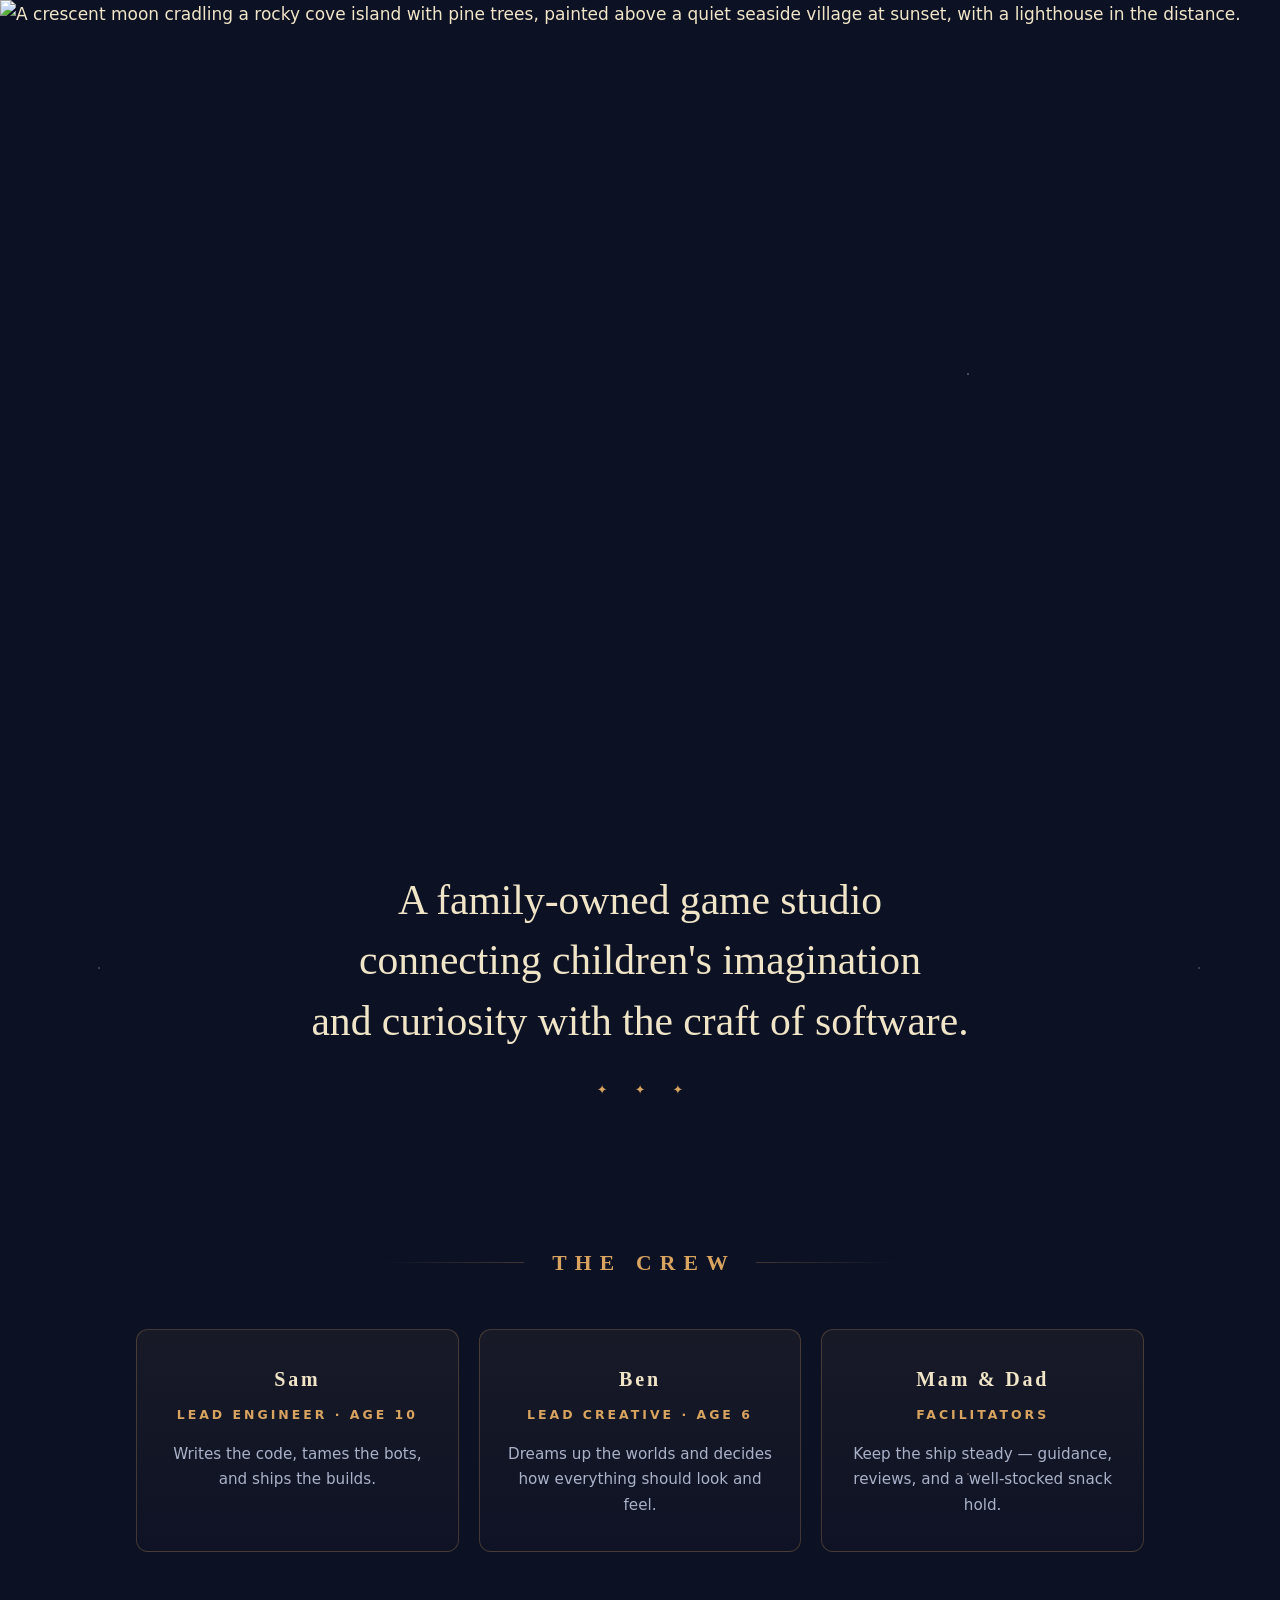
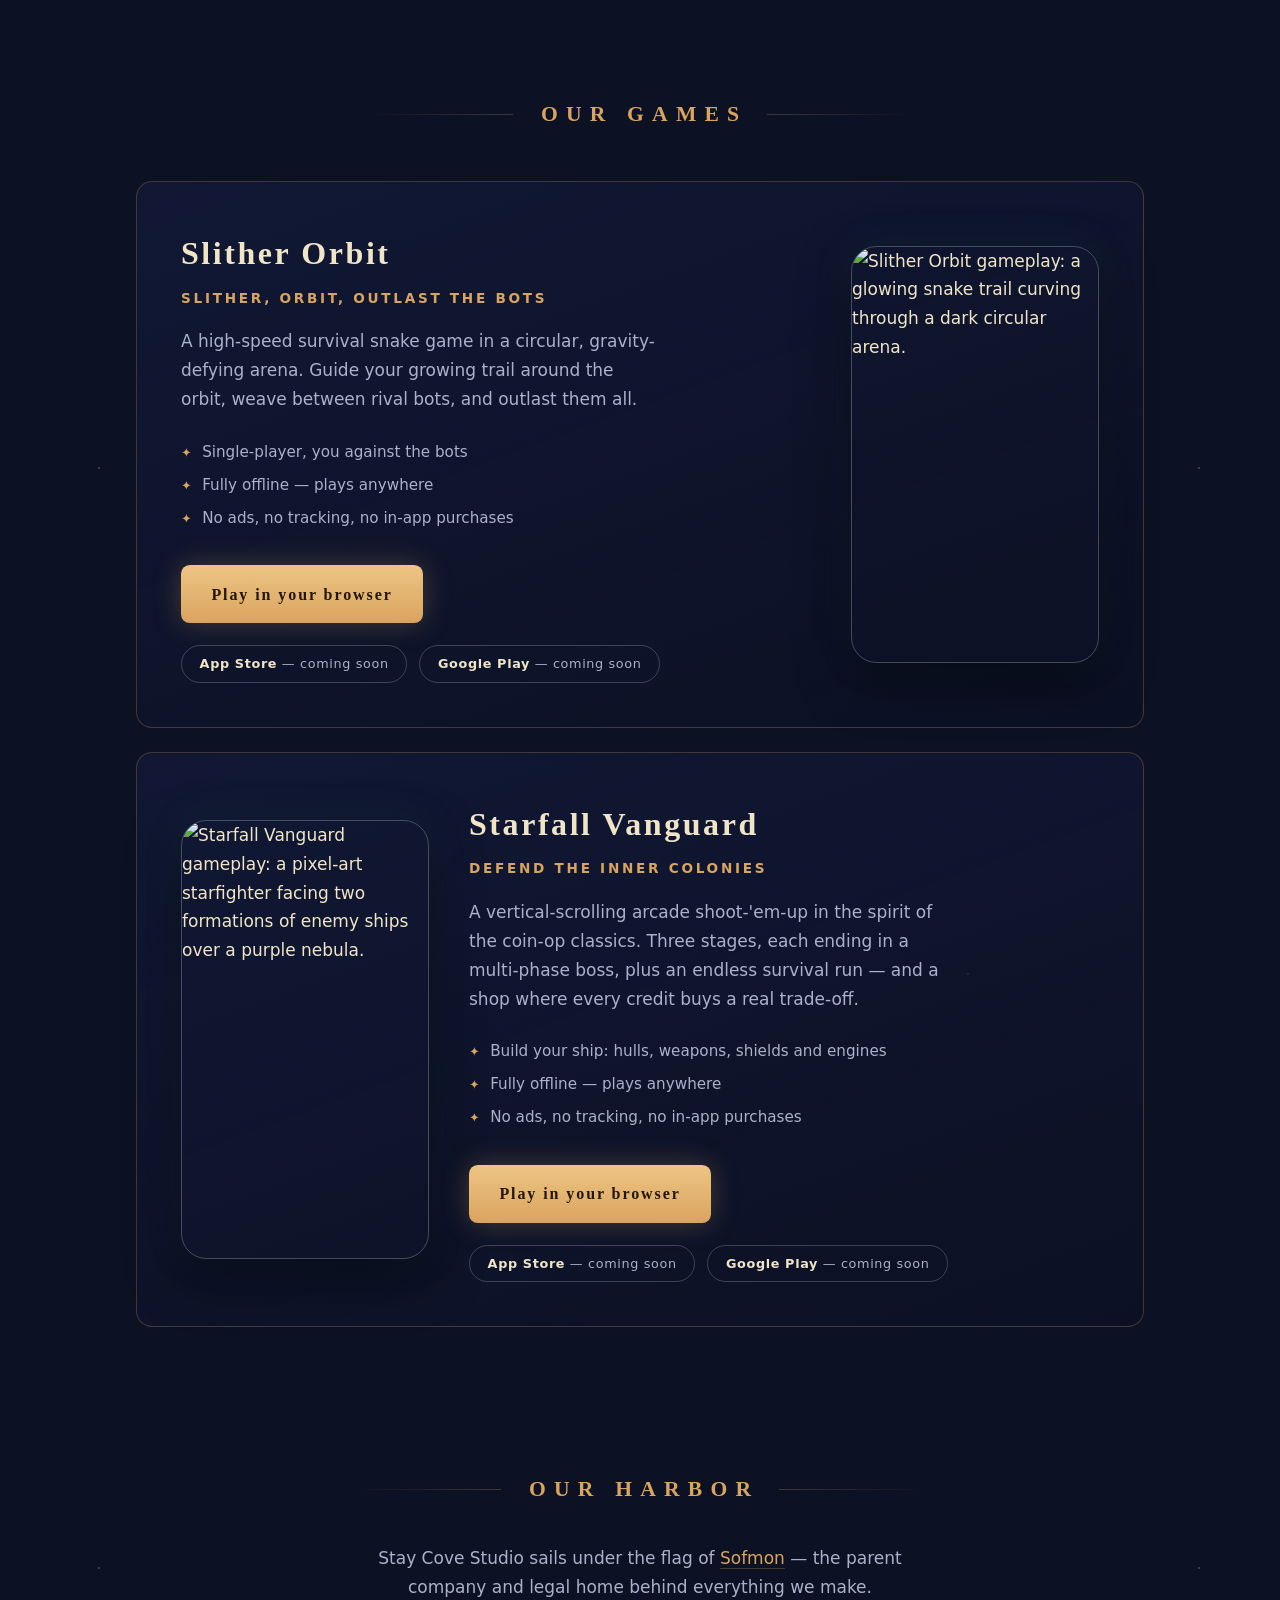
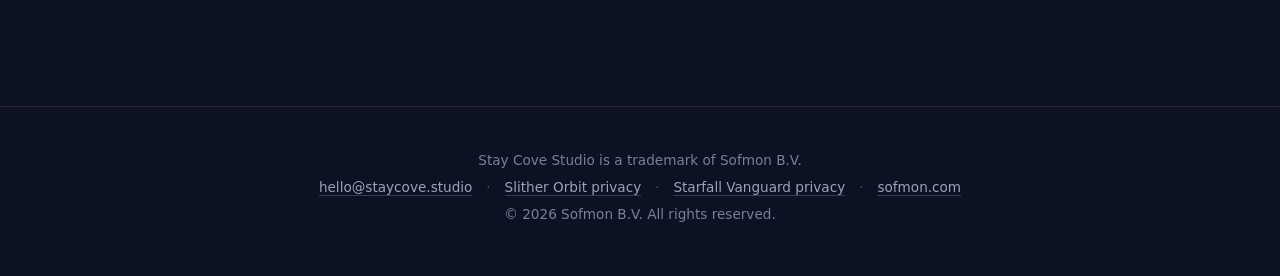
==== site/index.html @ ff1a4900 "Add Starfall Vanguard: playable at /starfall-vanguard/, second game panel, privacy policy" ====
<!doctype html>
<html lang="en">
<head>
  <meta charset="utf-8">
  <meta name="viewport" content="width=device-width, initial-scale=1">
  <title>Stay Cove Studio</title>
  <meta name="description" content="Stay Cove Studio — a family-owned game studio connecting children's imagination and curiosity with the craft of software. Home of Slither Orbit and Starfall Vanguard.">
  <link rel="canonical" href="https://staycove.studio/">
  <meta name="theme-color" content="#0c1124">
  <link rel="icon" type="image/png" sizes="48x48" href="/assets/favicon-48.png">
  <link rel="icon" type="image/png" sizes="512x512" href="/assets/emblem-512.png">
  <link rel="apple-touch-icon" href="/assets/apple-touch-icon.png">
  <meta property="og:type" content="website">
  <meta property="og:title" content="Stay Cove Studio">
  <meta property="og:description" content="A family-owned game studio connecting children's imagination and curiosity with the craft of software.">
  <meta property="og:url" content="https://staycove.studio/">
  <meta property="og:image" content="https://staycove.studio/assets/og.jpg">
  <meta property="og:image:width" content="1200">
  <meta property="og:image:height" content="630">
  <meta name="twitter:card" content="summary_large_image">
  <style>
    @font-face{font-family:'Cinzel';font-style:normal;font-weight:400;font-display:swap;src:url('/assets/fonts/cinzel-latin-400-normal.woff2') format('woff2')}
    @font-face{font-family:'Cinzel';font-style:normal;font-weight:600;font-display:swap;src:url('/assets/fonts/cinzel-latin-600-normal.woff2') format('woff2')}
    @font-face{font-family:'Cinzel';font-style:normal;font-weight:700;font-display:swap;src:url('/assets/fonts/cinzel-latin-700-normal.woff2') format('woff2')}
    @font-face{font-family:'Cormorant Garamond';font-style:normal;font-weight:500;font-display:swap;src:url('/assets/fonts/cormorant-garamond-latin-500-normal.woff2') format('woff2')}
    @font-face{font-family:'Cormorant Garamond';font-style:normal;font-weight:600;font-display:swap;src:url('/assets/fonts/cormorant-garamond-latin-600-normal.woff2') format('woff2')}
    @font-face{font-family:'Inter';font-style:normal;font-weight:400;font-display:swap;src:url('/assets/fonts/inter-latin-400-normal.woff2') format('woff2')}
    @font-face{font-family:'Inter';font-style:normal;font-weight:500;font-display:swap;src:url('/assets/fonts/inter-latin-500-normal.woff2') format('woff2')}
    @font-face{font-family:'Inter';font-style:normal;font-weight:600;font-display:swap;src:url('/assets/fonts/inter-latin-600-normal.woff2') format('woff2')}

    :root{
      --ink:#0c1124;
      --ink-2:#121936;
      --cream:#f1e5c8;
      --gold:#d9a45f;
      --gold-bright:#eec584;
      --muted:#aab2c9;
      --line:rgba(217,164,95,.25);
    }
    *{margin:0;padding:0;box-sizing:border-box}
    html{scroll-behavior:smooth}
    body{
      background:var(--ink);
      color:var(--cream);
      font-family:'Inter',system-ui,-apple-system,'Segoe UI',sans-serif;
      font-size:1.0625rem;
      line-height:1.7;
      -webkit-font-smoothing:antialiased;
      background-image:
        radial-gradient(1px 1px at 18% 22%, rgba(241,229,200,.4) 50%, transparent 51%),
        radial-gradient(1px 1px at 73% 9%, rgba(241,229,200,.35) 50%, transparent 51%),
        radial-gradient(1.5px 1.5px at 88% 34%, rgba(241,229,200,.28) 50%, transparent 51%),
        radial-gradient(1px 1px at 34% 61%, rgba(241,229,200,.22) 50%, transparent 51%),
        radial-gradient(1px 1px at 62% 80%, rgba(241,229,200,.25) 50%, transparent 51%),
        radial-gradient(1.5px 1.5px at 9% 88%, rgba(241,229,200,.2) 50%, transparent 51%);
      background-size:1100px 1100px;
    }
    .sr-only{position:absolute;width:1px;height:1px;padding:0;margin:-1px;overflow:hidden;clip:rect(0 0 0 0);white-space:nowrap;border:0}

    /* ---------- Hero ---------- */
    .hero{position:relative;height:min(94svh,64rem);overflow:hidden;container-type:size}
    .hero img{position:relative;width:100%;height:100%;object-fit:cover;object-position:center 42%;display:block}
    .hero-backdrop{display:none}
    .hero::after{
      content:"";position:absolute;inset:auto 0 0 0;height:38%;
      background:linear-gradient(to bottom, transparent, var(--ink) 90%);
    }
    @media (orientation:portrait) and (max-width:47.9rem){
      .hero{height:auto;aspect-ratio:4/5;max-height:none}
    }
    /* Very wide/short hero (ultrawide or 4K fullscreen): cover would crop the
       wordmark, so show the full art over a blurred backdrop instead. */
    @container (min-aspect-ratio: 5/2){
      .hero img{object-fit:contain;object-position:center}
      .hero-backdrop{
        display:block;position:absolute;inset:-4%;
        background:url('/assets/hero.jpg?v=3') center/cover;
        filter:blur(28px) brightness(.72) saturate(1.05);
      }
    }

    /* ---------- Shared layout ---------- */
    .wrap{max-width:66rem;margin:0 auto;padding:0 1.5rem}
    section{padding:4.5rem 0}
    .rule-heading{
      display:flex;align-items:center;gap:1.25rem;
      justify-content:center;text-align:center;
      font-family:'Cinzel',serif;font-weight:600;
      font-size:clamp(1.05rem,2.6vw,1.35rem);
      letter-spacing:.38em;text-indent:.38em;
      color:var(--gold);text-transform:uppercase;
    }
    .rule-heading::before,.rule-heading::after{
      content:"";height:1px;flex:1;max-width:9rem;
      background:linear-gradient(to var(--dir,right), transparent, var(--line));
    }
    .rule-heading::before{--dir:right}
    .rule-heading::after{--dir:left}
    @media (max-width:22rem){
      .rule-heading{letter-spacing:.22em;text-indent:.22em;gap:.75rem}
    }

    /* ---------- Tagline ---------- */
    .tagline{padding:1.5rem 0 4.5rem;text-align:center}
    .tagline p{
      font-family:'Cormorant Garamond',Georgia,serif;font-weight:500;
      font-size:clamp(1.7rem,4.2vw,2.6rem);line-height:1.45;
      max-width:38ch;margin:0 auto;color:var(--cream);
      text-wrap:balance;
    }
    .tagline .flourish{margin-top:1.75rem;color:var(--gold);letter-spacing:.9em;text-indent:.9em;font-size:.8rem}

    /* ---------- Crew ---------- */
    .crew-grid{
      margin:3rem auto 0;display:grid;gap:1.25rem;max-width:26rem;
    }
    @media (min-width:48rem){
      .crew-grid{grid-template-columns:repeat(3,1fr);max-width:none}
    }
    .crew-card{
      border:1px solid var(--line);border-radius:.75rem;
      background:linear-gradient(to bottom, rgba(217,164,95,.06), rgba(217,164,95,.015));
      padding:2rem 1.5rem;text-align:center;
    }
    .crew-card h3{
      font-family:'Cinzel',serif;font-weight:700;font-size:1.25rem;
      letter-spacing:.14em;color:var(--cream);
    }
    .crew-card .role{
      display:block;margin:.5rem 0 1rem;color:var(--gold);
      font-size:.78rem;font-weight:600;letter-spacing:.24em;text-transform:uppercase;
    }
    .crew-card p{color:var(--muted);font-size:.95rem}

    /* ---------- Game ---------- */
    .game-panel{
      margin-top:3rem;border:1px solid var(--line);border-radius:1rem;
      background:linear-gradient(160deg, rgba(18,25,54,.9), rgba(12,17,36,.6));
      display:grid;grid-template-columns:1fr auto;gap:2.5rem;align-items:center;
      padding:2.75rem 2.75rem;
    }
    .game-panel + .game-panel{margin-top:1.5rem}
    .game-panel.reversed{grid-template-columns:auto 1fr}
    @media (max-width:47.9rem){
      /* both selectors listed so this beats .game-panel.reversed's specificity */
      .game-panel,.game-panel.reversed{grid-template-columns:1fr}
      .game-panel{padding:2rem 1.5rem;text-align:center}
      .game-shot{margin:0 auto}
      /* keep the text first on narrow screens, in both panel directions */
      .game-panel.reversed .game-shot{order:2}
    }
    .game-panel h3{
      font-family:'Cinzel',serif;font-weight:700;
      font-size:clamp(1.5rem,3.5vw,2rem);letter-spacing:.08em;color:var(--cream);
    }
    .game-panel .sub{color:var(--gold);font-size:.85rem;font-weight:600;letter-spacing:.2em;text-transform:uppercase;margin:.4rem 0 1.1rem}
    .game-panel p.desc{color:var(--muted);max-width:44ch}
    @media (max-width:47.9rem){.game-panel p.desc{margin:0 auto}}
    .game-points{list-style:none;margin:1.4rem 0 1.9rem;color:var(--muted);font-size:.95rem}
    .game-points li{padding:.22rem 0}
    .game-points li::before{content:"✦";content:"✦" / "";color:var(--gold);margin-right:.65rem;font-size:.8rem}
    @media (max-width:47.9rem){.game-points{display:inline-block;text-align:left}}
    .play-btn{
      display:inline-block;border-radius:.55rem;
      background:linear-gradient(to bottom, var(--gold-bright), var(--gold));
      color:#231607;text-decoration:none;
      font-family:'Cinzel',serif;font-weight:700;font-size:1rem;
      letter-spacing:.12em;padding:.95rem 1.9rem;white-space:nowrap;
      box-shadow:0 0 28px rgba(217,164,95,.28);
      transition:filter .15s ease, transform .15s ease;
    }
    .play-btn:hover{filter:brightness(1.08);transform:translateY(-1px)}
    @media (max-width:25rem){
      .play-btn{font-size:.85rem;letter-spacing:.08em;padding:.85rem 1.2rem}
    }
    .store-row{margin-top:1.4rem;display:flex;gap:.75rem;flex-wrap:wrap}
    @media (max-width:47.9rem){.store-row{justify-content:center}}
    .store-pill{
      border:1px solid rgba(170,178,201,.3);border-radius:2rem;
      color:var(--muted);font-size:.8rem;letter-spacing:.05em;
      padding:.42rem 1.1rem;white-space:nowrap;
    }
    .store-pill b{color:var(--cream);font-weight:600}
    .game-shot{
      width:min(15.5rem,70vw);border-radius:1.6rem;overflow:hidden;
      border:1px solid rgba(170,178,201,.35);
      box-shadow:0 18px 50px rgba(0,0,0,.55), 0 0 40px rgba(61,142,160,.12);
    }
    .game-shot img{width:100%;height:auto;display:block}

    /* ---------- Sofmon / footer ---------- */
    .harbor{text-align:center}
    .harbor p{max-width:52ch;margin:2.25rem auto 0;color:var(--muted)}
    .harbor a{color:var(--gold);text-decoration:none;border-bottom:1px solid var(--line)}
    .harbor a:hover{color:var(--gold-bright)}
    footer{
      margin-top:2rem;border-top:1px solid rgba(217,164,95,.15);
      padding:2.5rem 1.5rem 3rem;text-align:center;
      color:#78809a;font-size:.85rem;line-height:2;
    }
    footer a{color:#9aa3bd;text-decoration:none;border-bottom:1px solid rgba(154,163,189,.3)}
    footer a:hover{color:var(--cream)}
    footer .sep{margin:0 .6rem;color:#4a5169}
  </style>
</head>
<body>

  <header class="hero">
    <h1 class="sr-only">Stay Cove Studio</h1>
    <div class="hero-backdrop" aria-hidden="true"></div>
    <img src="/assets/hero.jpg?v=3"
         srcset="/assets/hero.jpg?v=3 1536w, /assets/hero-2x.jpg?v=3 3072w"
         sizes="100vw" fetchpriority="high" width="1536" height="1024"
         alt="A crescent moon cradling a rocky cove island with pine trees, painted above a quiet seaside village at sunset, with a lighthouse in the distance.">
  </header>

  <main>

  <section class="tagline" aria-label="About Stay Cove Studio">
    <div class="wrap">
      <p>A family-owned game studio connecting children's imagination and&nbsp;curiosity with the craft of&nbsp;software.</p>
      <div class="flourish" aria-hidden="true">✦ ✦ ✦</div>
    </div>
  </section>

  <section id="crew" aria-labelledby="crew-h">
    <div class="wrap">
      <h2 id="crew-h" class="rule-heading">The Crew</h2>
      <div class="crew-grid">
        <div class="crew-card">
          <h3>Sam</h3>
          <span class="role">Lead Engineer · age 10</span>
          <p>Writes the code, tames the bots, and ships the builds.</p>
        </div>
        <div class="crew-card">
          <h3>Ben</h3>
          <span class="role">Lead Creative · age 6</span>
          <p>Dreams up the worlds and decides how everything should look and feel.</p>
        </div>
        <div class="crew-card">
          <h3>Mam &amp; Dad</h3>
          <span class="role">Facilitators</span>
          <p>Keep the ship steady — guidance, reviews, and a well-stocked snack hold.</p>
        </div>
      </div>
    </div>
  </section>

  <section id="games" aria-labelledby="games-h">
    <div class="wrap">
      <h2 id="games-h" class="rule-heading">Our Games</h2>
      <div class="game-panel">
        <div>
          <h3>Slither Orbit</h3>
          <p class="sub">Slither, orbit, outlast the bots</p>
          <p class="desc">A high-speed survival snake game in a circular, gravity-defying
             arena. Guide your growing trail around the orbit, weave between rival bots,
             and outlast them all.</p>
          <ul class="game-points">
            <li>Single-player, you against the bots</li>
            <li>Fully offline — plays anywhere</li>
            <li>No ads, no tracking, no in-app purchases</li>
          </ul>
          <a class="play-btn" href="/play/">Play in your browser<span class="sr-only"> — Slither Orbit</span></a>
          <div class="store-row">
            <span class="store-pill"><b>App Store</b> — coming soon</span>
            <span class="store-pill"><b>Google Play</b> — coming soon</span>
          </div>
        </div>
        <div class="game-shot">
          <img src="/assets/slither-orbit.jpg" width="640" height="1080" alt="Slither Orbit gameplay: a glowing snake trail curving through a dark circular arena." loading="lazy">
        </div>
      </div>

      <div class="game-panel reversed">
        <div class="game-shot">
          <img src="/assets/starfall-vanguard.jpg" width="640" height="1137" alt="Starfall Vanguard gameplay: a pixel-art starfighter facing two formations of enemy ships over a purple nebula." loading="lazy">
        </div>
        <div>
          <h3>Starfall Vanguard</h3>
          <p class="sub">Defend the inner colonies</p>
          <p class="desc">A vertical-scrolling arcade shoot-'em-up in the spirit of the
             coin-op classics. Three stages, each ending in a multi-phase boss, plus an
             endless survival run — and a shop where every credit buys a real trade-off.</p>
          <ul class="game-points">
            <li>Build your ship: hulls, weapons, shields and engines</li>
            <li>Fully offline — plays anywhere</li>
            <li>No ads, no tracking, no in-app purchases</li>
          </ul>
          <a class="play-btn" href="/starfall-vanguard/">Play in your browser<span class="sr-only"> — Starfall Vanguard</span></a>
          <div class="store-row">
            <span class="store-pill"><b>App Store</b> — coming soon</span>
            <span class="store-pill"><b>Google Play</b> — coming soon</span>
          </div>
        </div>
      </div>
    </div>
  </section>

  <section class="harbor" aria-labelledby="harbor-h">
    <div class="wrap">
      <h2 id="harbor-h" class="rule-heading">Our Harbor</h2>
      <p>Stay Cove Studio sails under the flag of
         <a href="https://www.sofmon.com" rel="noopener">Sofmon</a> —
         the parent company and legal home behind everything we make.</p>
    </div>
  </section>

  </main>

  <footer>
    <div>Stay Cove Studio is a trademark of Sofmon B.V.</div>
    <div>
      <a href="mailto:hello@staycove.studio">hello@staycove.studio</a>
      <span class="sep">·</span>
      <a href="/slither-orbit/privacy/">Slither Orbit privacy</a>
      <span class="sep">·</span>
      <a href="/starfall-vanguard/privacy/">Starfall Vanguard privacy</a>
      <span class="sep">·</span>
      <a href="https://www.sofmon.com" rel="noopener">sofmon.com</a>
    </div>
    <div>© 2026 Sofmon B.V. All rights reserved.</div>
  </footer>

</body>
</html>
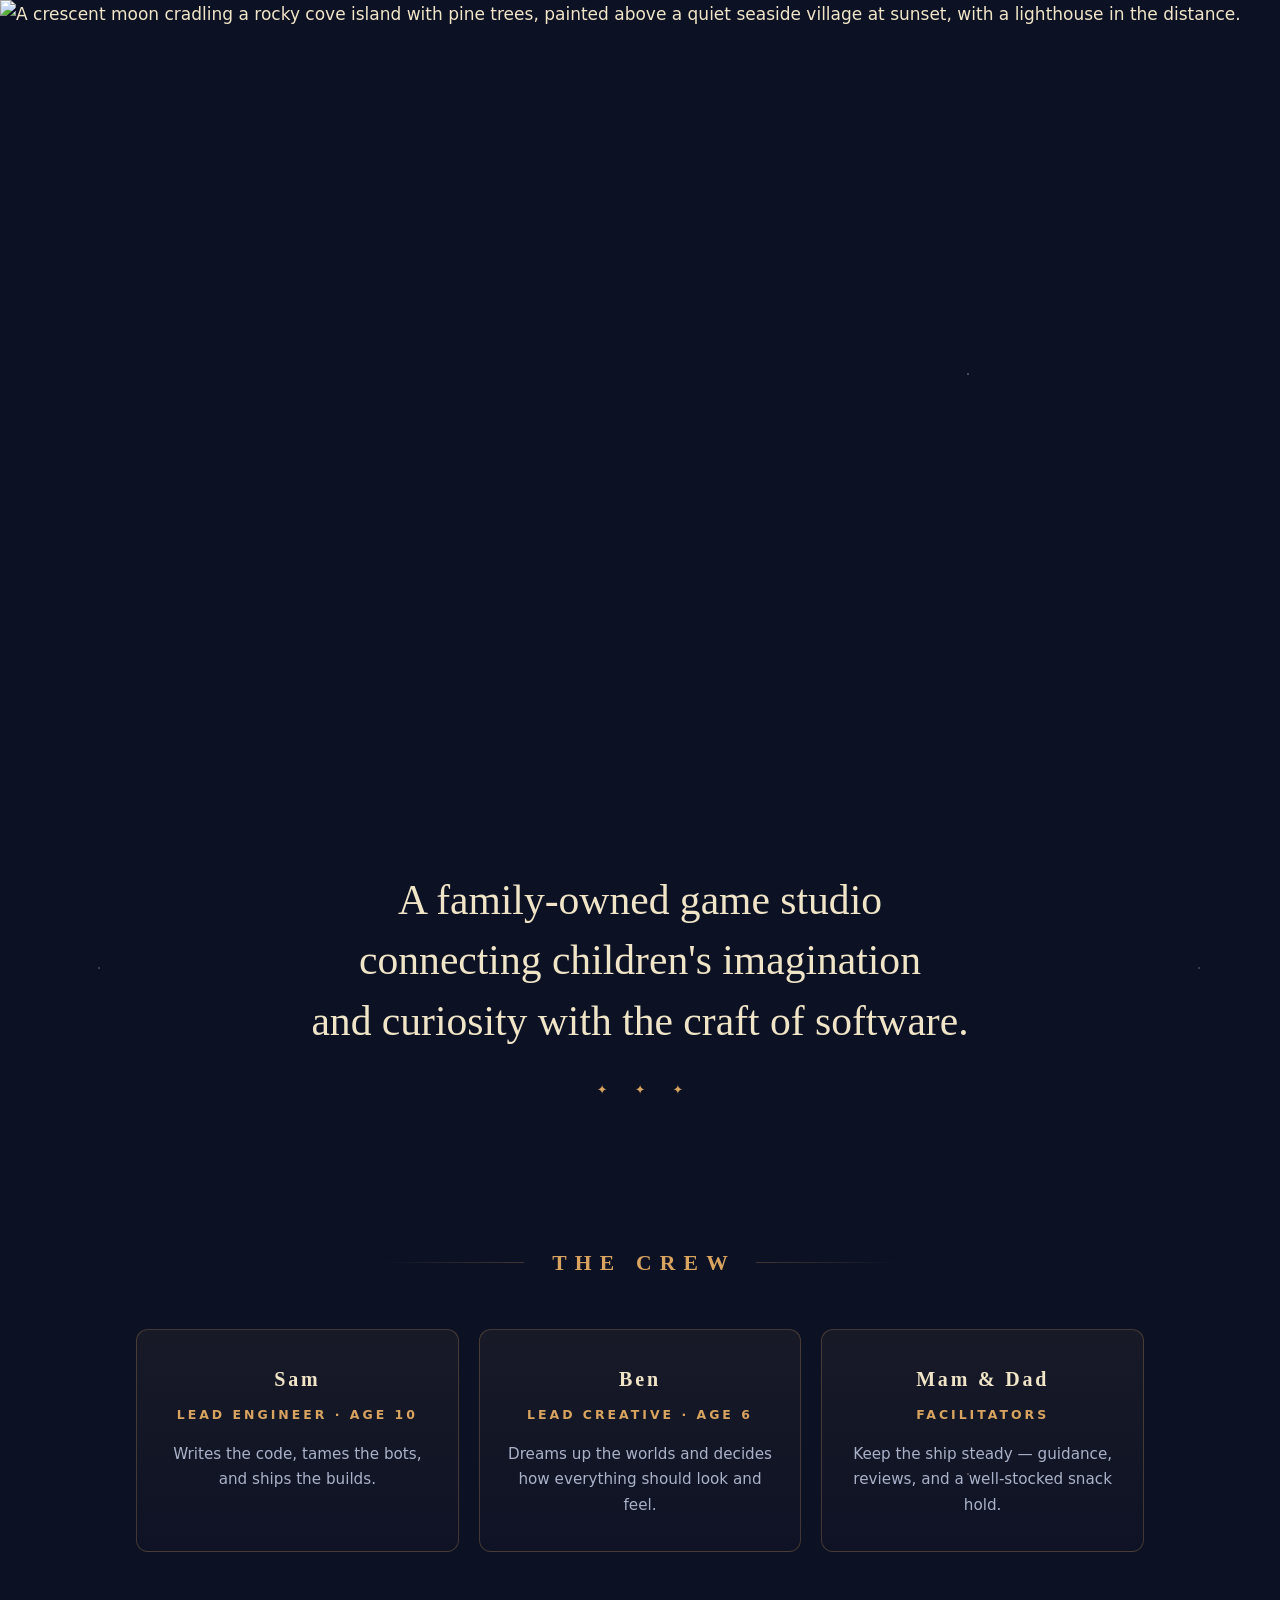
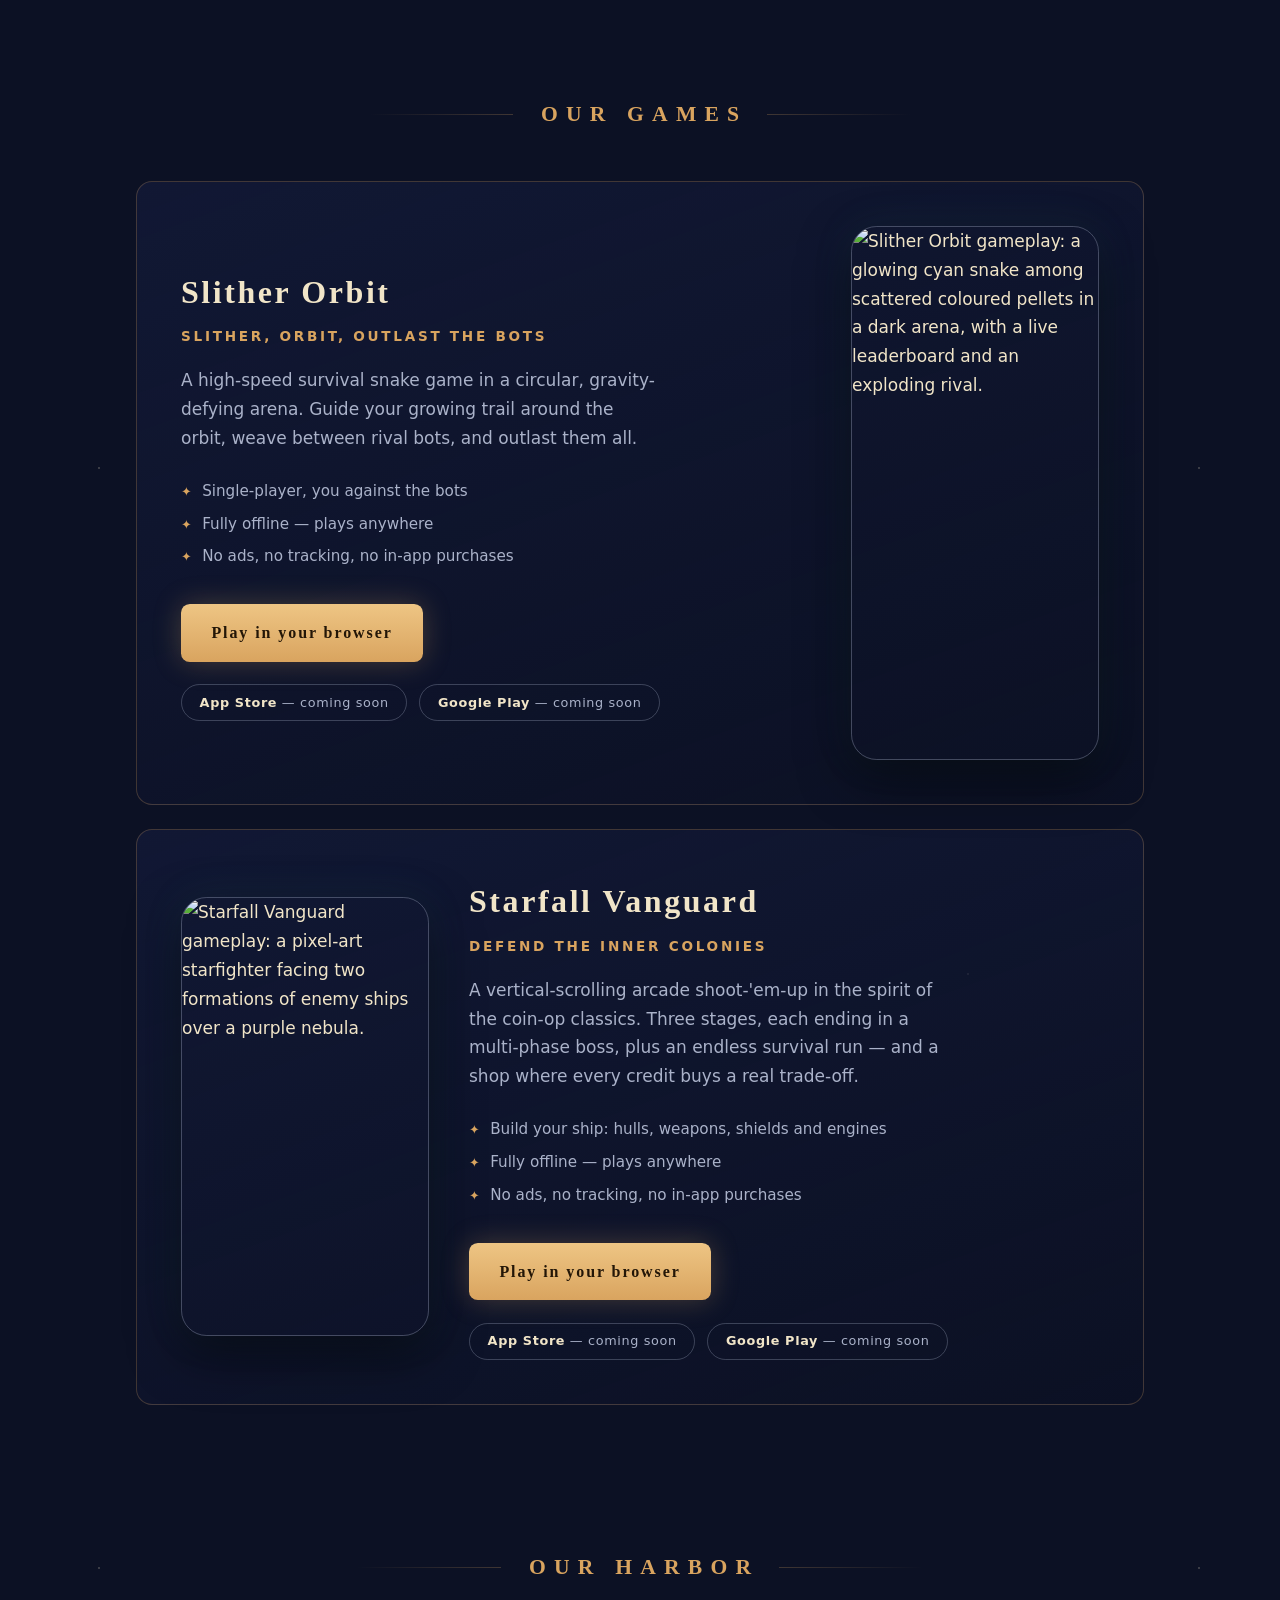
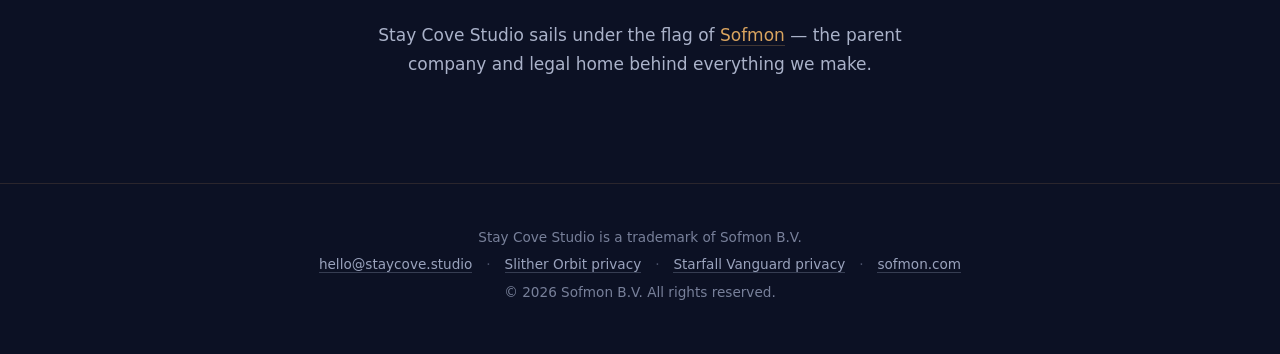
==== commit 796ccf26: "Update Slither Orbit to the latest build Rebuilds the site copy from the updated game and refreshes " ====
--- a/site/index.html
+++ b/site/index.html
@@ -261,14 +261,14 @@
             <li>Fully offline — plays anywhere</li>
             <li>No ads, no tracking, no in-app purchases</li>
           </ul>
-          <a class="play-btn" href="/play/">Play in your browser<span class="sr-only"> — Slither Orbit</span></a>
+          <a class="play-btn" href="/games/slither-orbit/">Play in your browser<span class="sr-only"> — Slither Orbit</span></a>
           <div class="store-row">
             <span class="store-pill"><b>App Store</b> — coming soon</span>
             <span class="store-pill"><b>Google Play</b> — coming soon</span>
           </div>
         </div>
         <div class="game-shot">
-          <img src="/assets/slither-orbit.jpg" width="640" height="1080" alt="Slither Orbit gameplay: a glowing snake trail curving through a dark circular arena." loading="lazy">
+          <img src="/assets/slither-orbit.jpg?v=2" width="640" height="1385" alt="Slither Orbit gameplay: a glowing cyan snake among scattered coloured pellets in a dark arena, with a live leaderboard and an exploding rival." loading="lazy">
         </div>
       </div>
 
@@ -287,7 +287,7 @@
             <li>Fully offline — plays anywhere</li>
             <li>No ads, no tracking, no in-app purchases</li>
           </ul>
-          <a class="play-btn" href="/starfall-vanguard/">Play in your browser<span class="sr-only"> — Starfall Vanguard</span></a>
+          <a class="play-btn" href="/games/starfall-vanguard/">Play in your browser<span class="sr-only"> — Starfall Vanguard</span></a>
           <div class="store-row">
             <span class="store-pill"><b>App Store</b> — coming soon</span>
             <span class="store-pill"><b>Google Play</b> — coming soon</span>
@@ -313,9 +313,9 @@
     <div>
       <a href="mailto:hello@staycove.studio">hello@staycove.studio</a>
       <span class="sep">·</span>
-      <a href="/slither-orbit/privacy/">Slither Orbit privacy</a>
+      <a href="/games/slither-orbit/privacy/">Slither Orbit privacy</a>
       <span class="sep">·</span>
-      <a href="/starfall-vanguard/privacy/">Starfall Vanguard privacy</a>
+      <a href="/games/starfall-vanguard/privacy/">Starfall Vanguard privacy</a>
       <span class="sep">·</span>
       <a href="https://www.sofmon.com" rel="noopener">sofmon.com</a>
     </div>
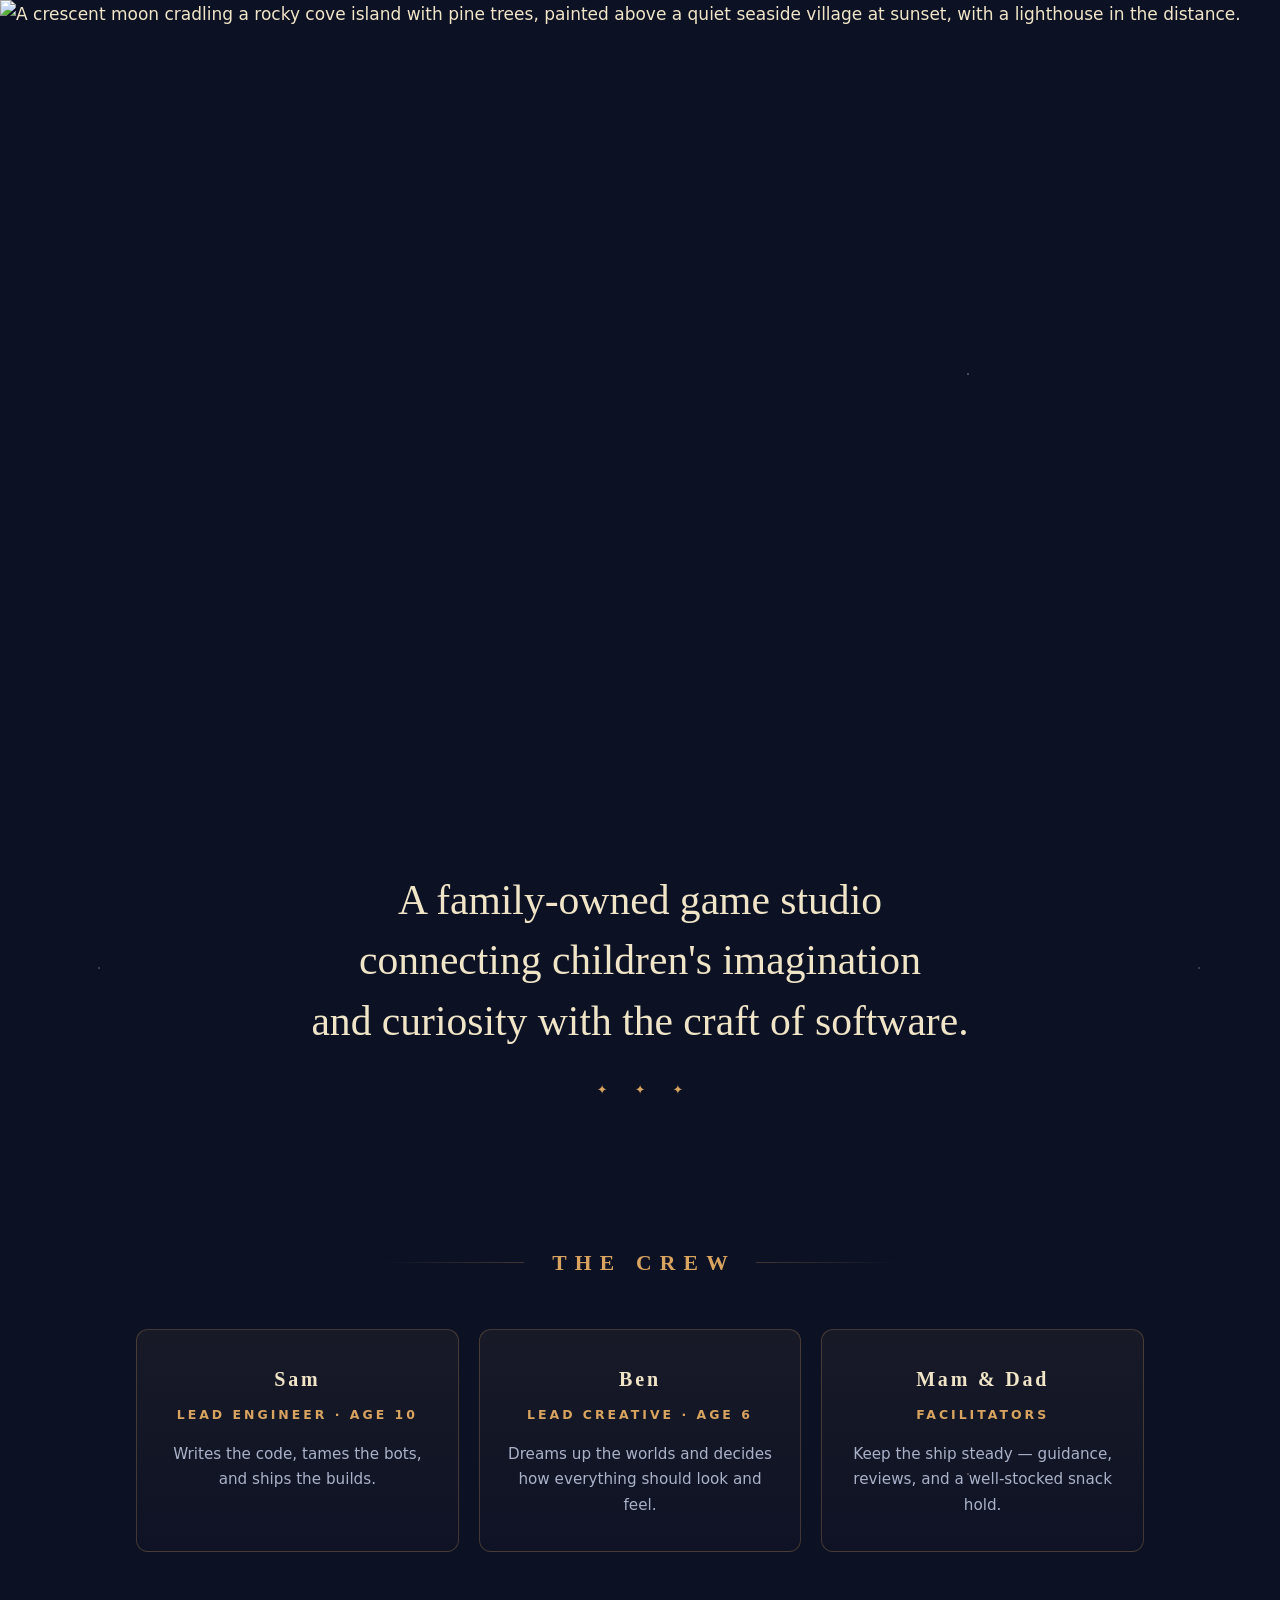
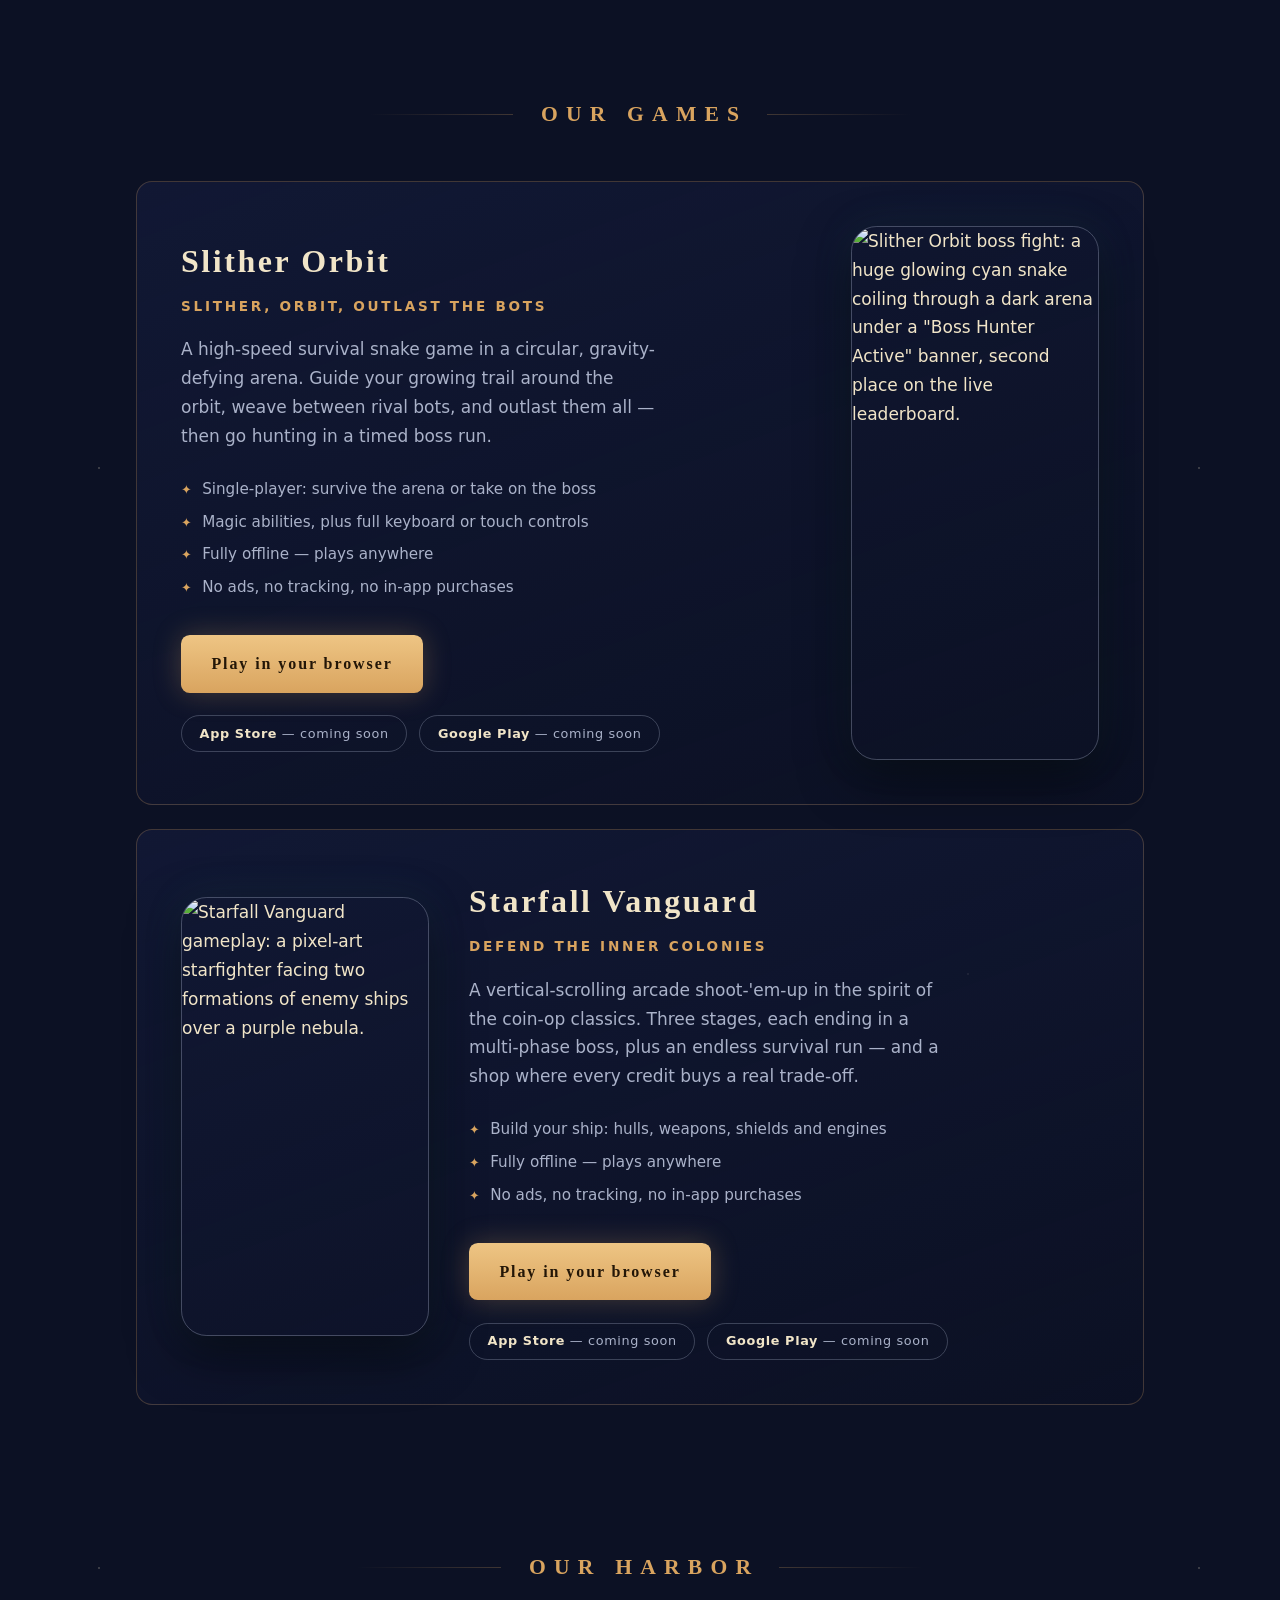
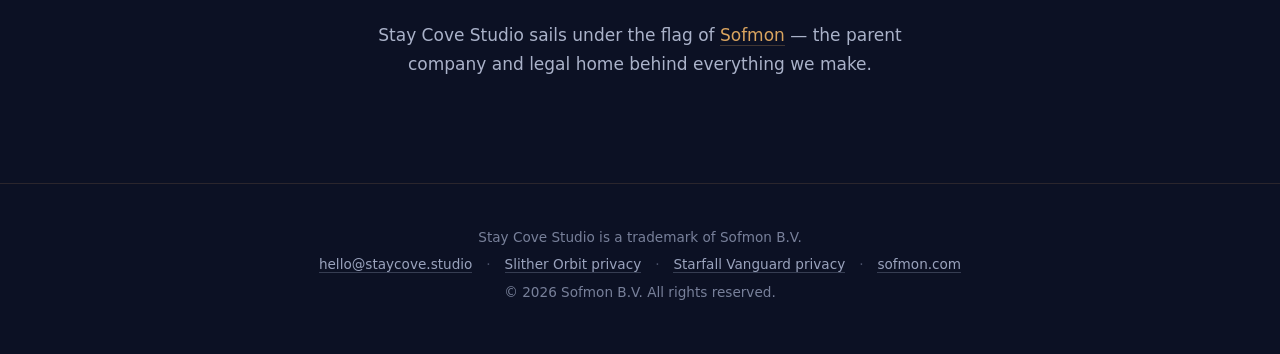
==== commit 72e71f05: "Slither Orbit: boss-fight screenshot and copy for the new features The panel copy predated boss mode" ====
--- a/site/index.html
+++ b/site/index.html
@@ -255,9 +255,10 @@
           <p class="sub">Slither, orbit, outlast the bots</p>
           <p class="desc">A high-speed survival snake game in a circular, gravity-defying
              arena. Guide your growing trail around the orbit, weave between rival bots,
-             and outlast them all.</p>
+             and outlast them all — then go hunting in a timed boss run.</p>
           <ul class="game-points">
-            <li>Single-player, you against the bots</li>
+            <li>Single-player: survive the arena or take on the boss</li>
+            <li>Magic abilities, plus full keyboard or touch controls</li>
             <li>Fully offline — plays anywhere</li>
             <li>No ads, no tracking, no in-app purchases</li>
           </ul>
@@ -268,7 +269,7 @@
           </div>
         </div>
         <div class="game-shot">
-          <img src="/assets/slither-orbit.jpg?v=2" width="640" height="1385" alt="Slither Orbit gameplay: a glowing cyan snake among scattered coloured pellets in a dark arena, with a live leaderboard and an exploding rival." loading="lazy">
+          <img src="/assets/slither-orbit.jpg?v=3" width="640" height="1385" alt="Slither Orbit boss fight: a huge glowing cyan snake coiling through a dark arena under a &quot;Boss Hunter Active&quot; banner, second place on the live leaderboard." loading="lazy">
         </div>
       </div>
 
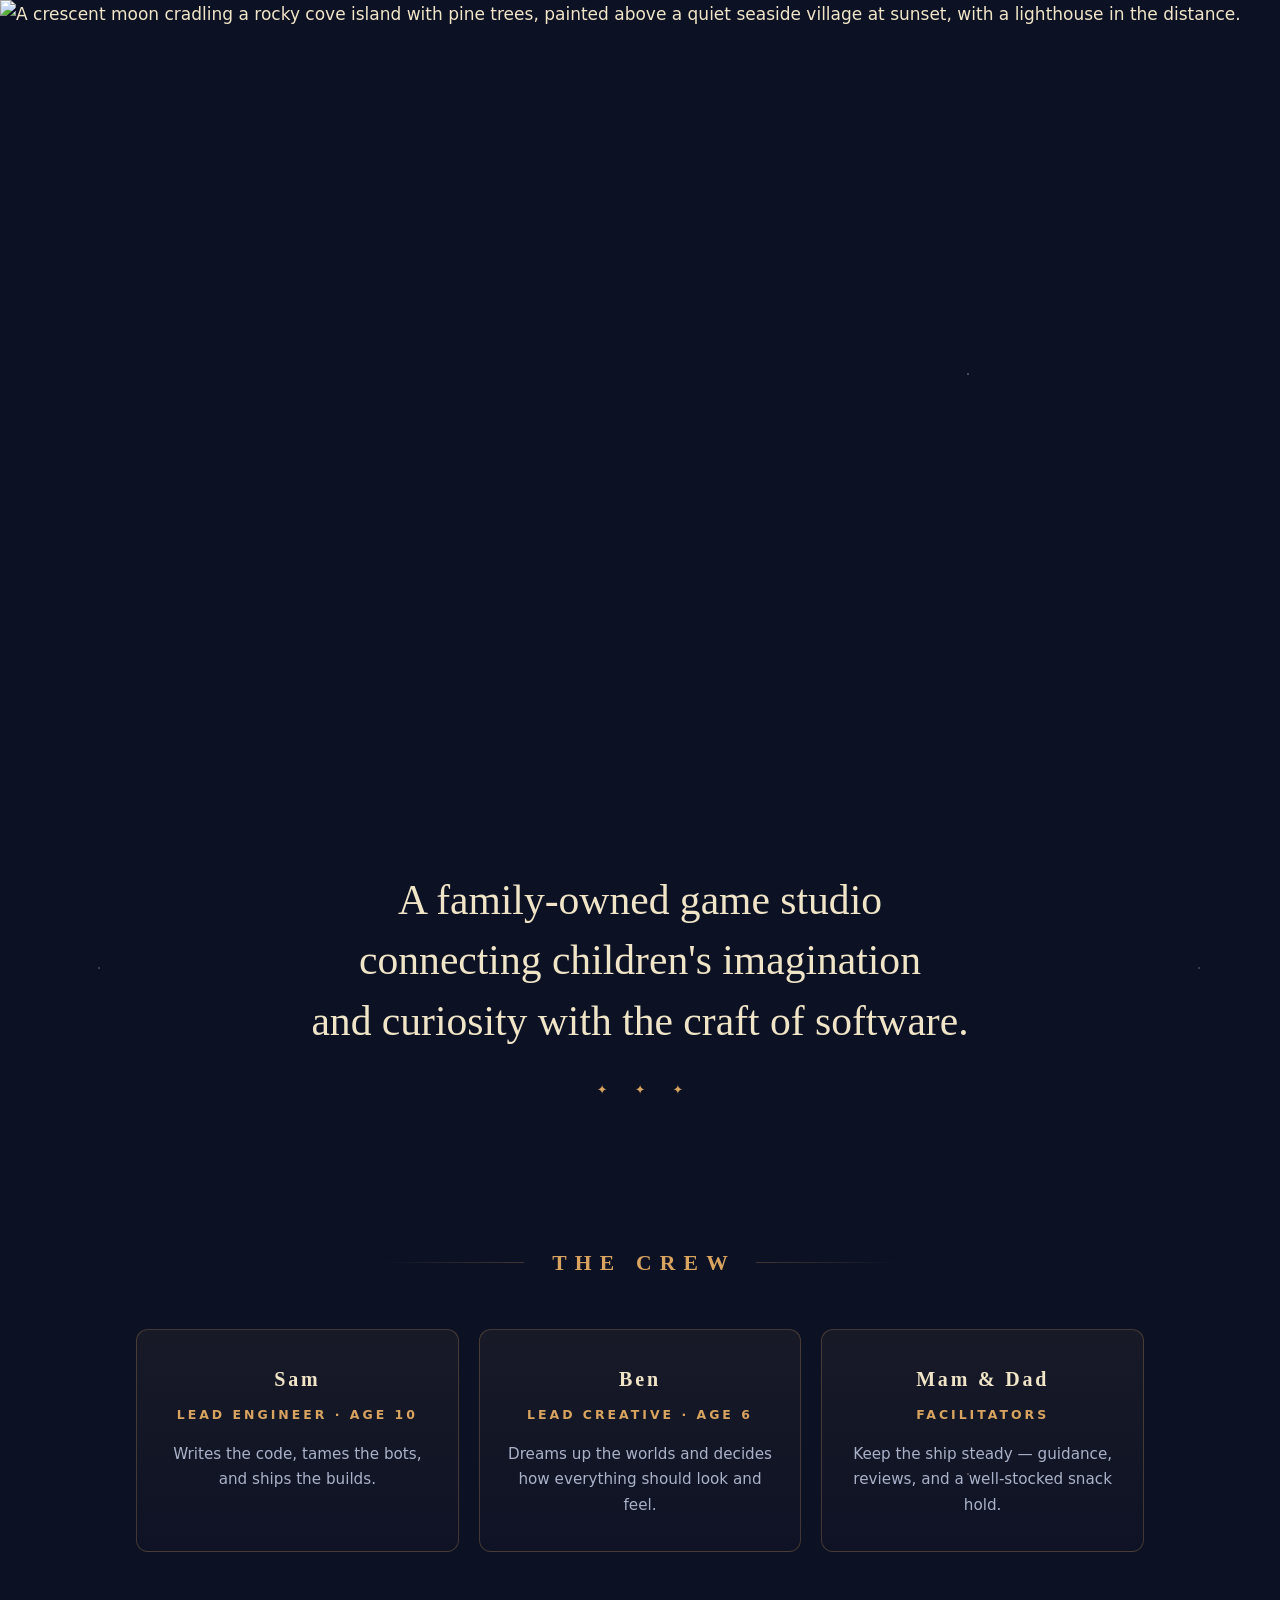
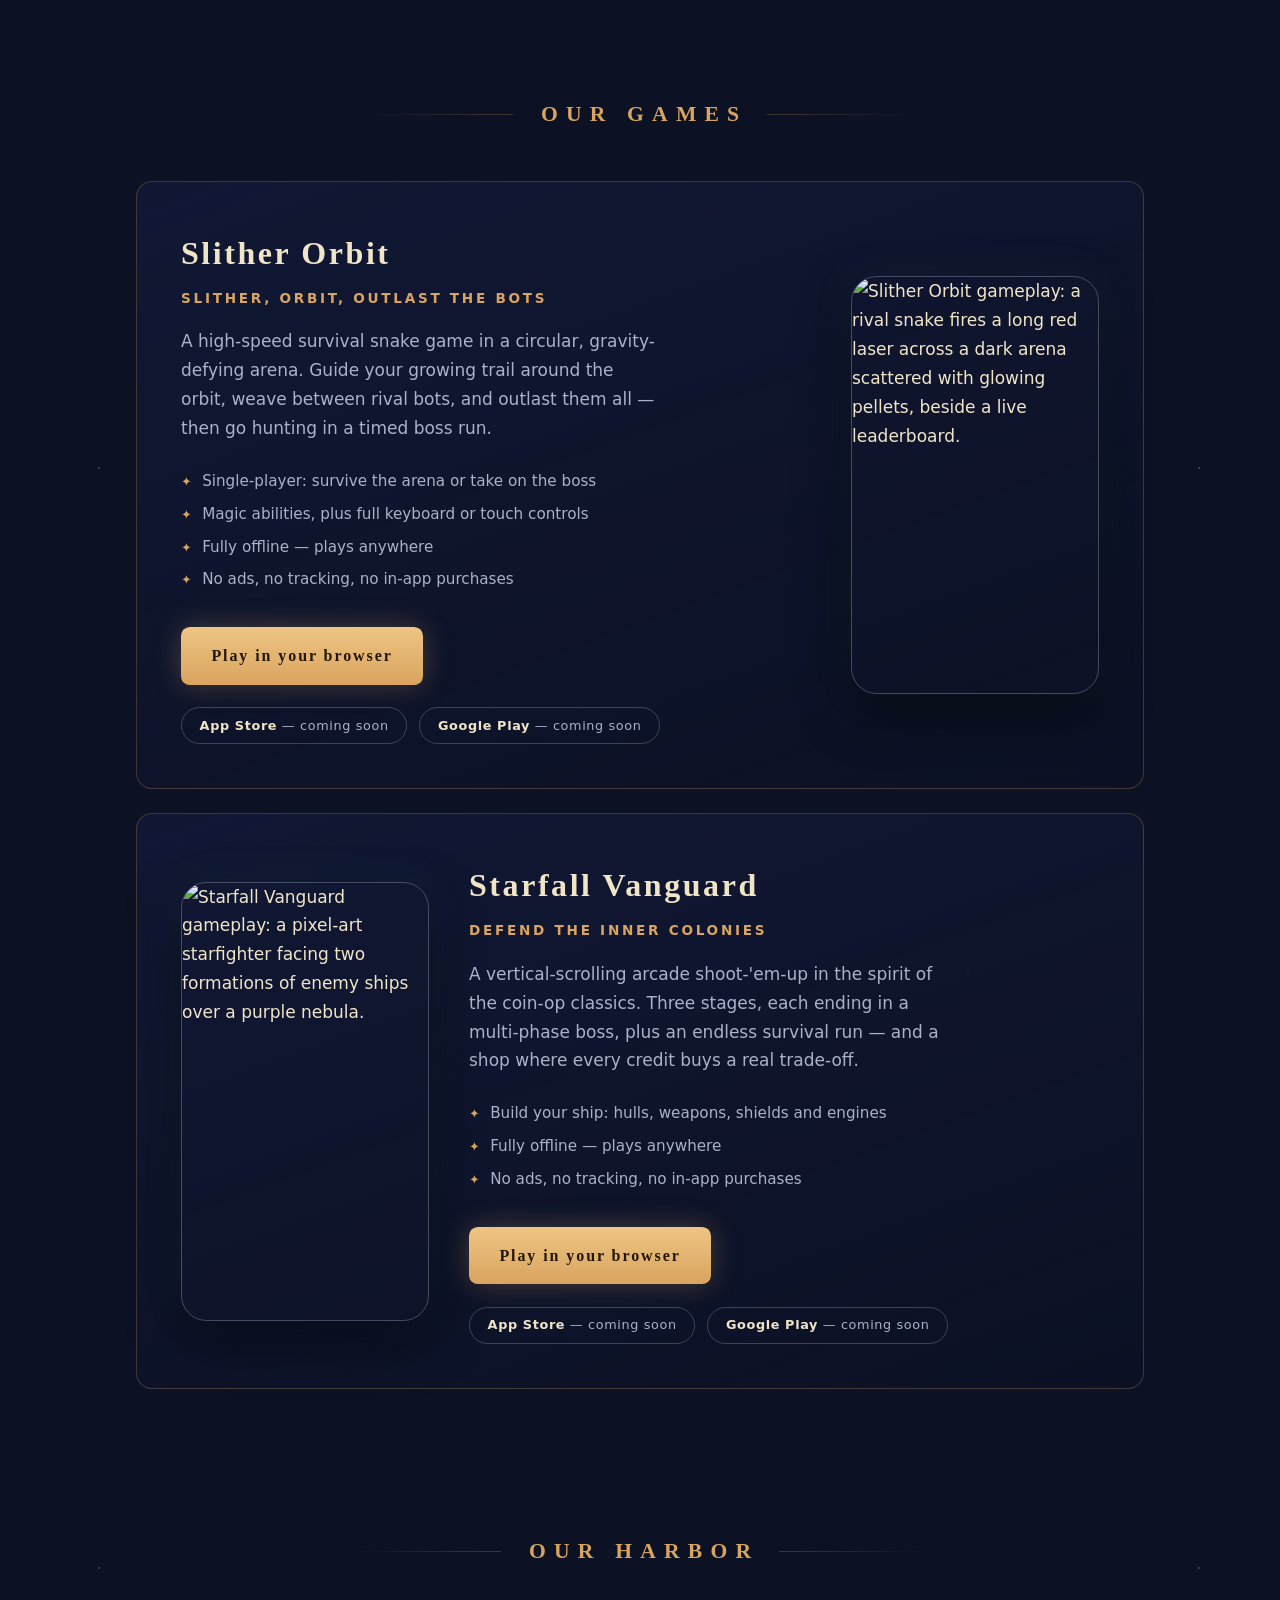
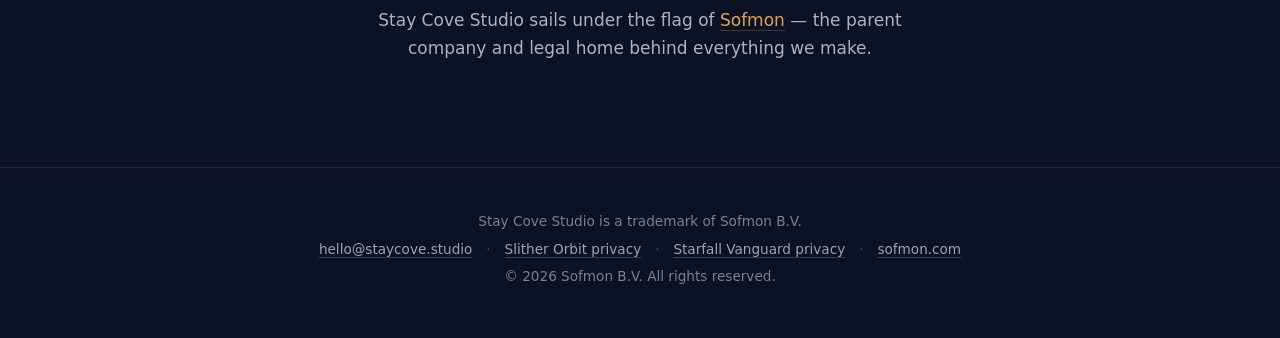
==== commit ee713800: "Restore the laser screenshot on the Slither Orbit card The boss-fight shot lost the laser beam, whic" ====
--- a/site/index.html
+++ b/site/index.html
@@ -269,7 +269,7 @@
           </div>
         </div>
         <div class="game-shot">
-          <img src="/assets/slither-orbit.jpg?v=3" width="640" height="1385" alt="Slither Orbit boss fight: a huge glowing cyan snake coiling through a dark arena under a &quot;Boss Hunter Active&quot; banner, second place on the live leaderboard." loading="lazy">
+          <img src="/assets/slither-orbit.jpg?v=4" width="640" height="1080" alt="Slither Orbit gameplay: a rival snake fires a long red laser across a dark arena scattered with glowing pellets, beside a live leaderboard." loading="lazy">
         </div>
       </div>
 
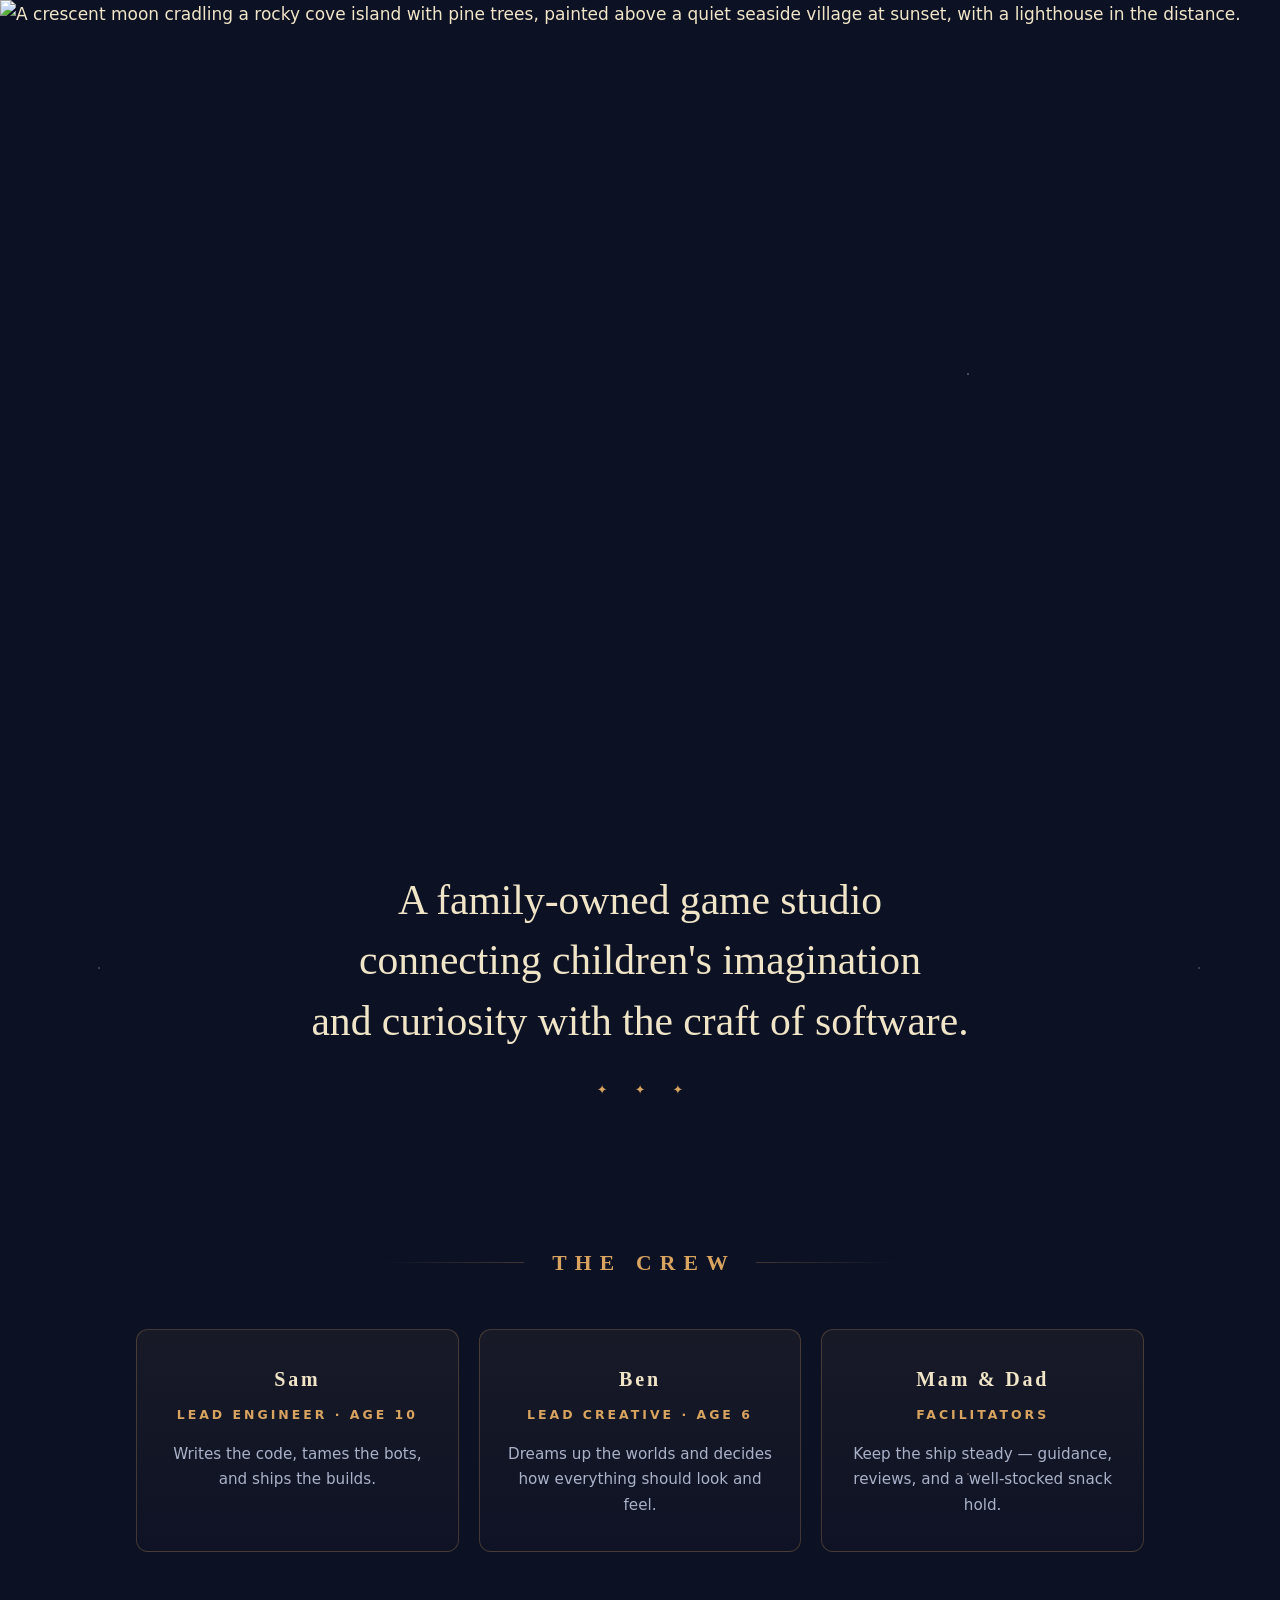
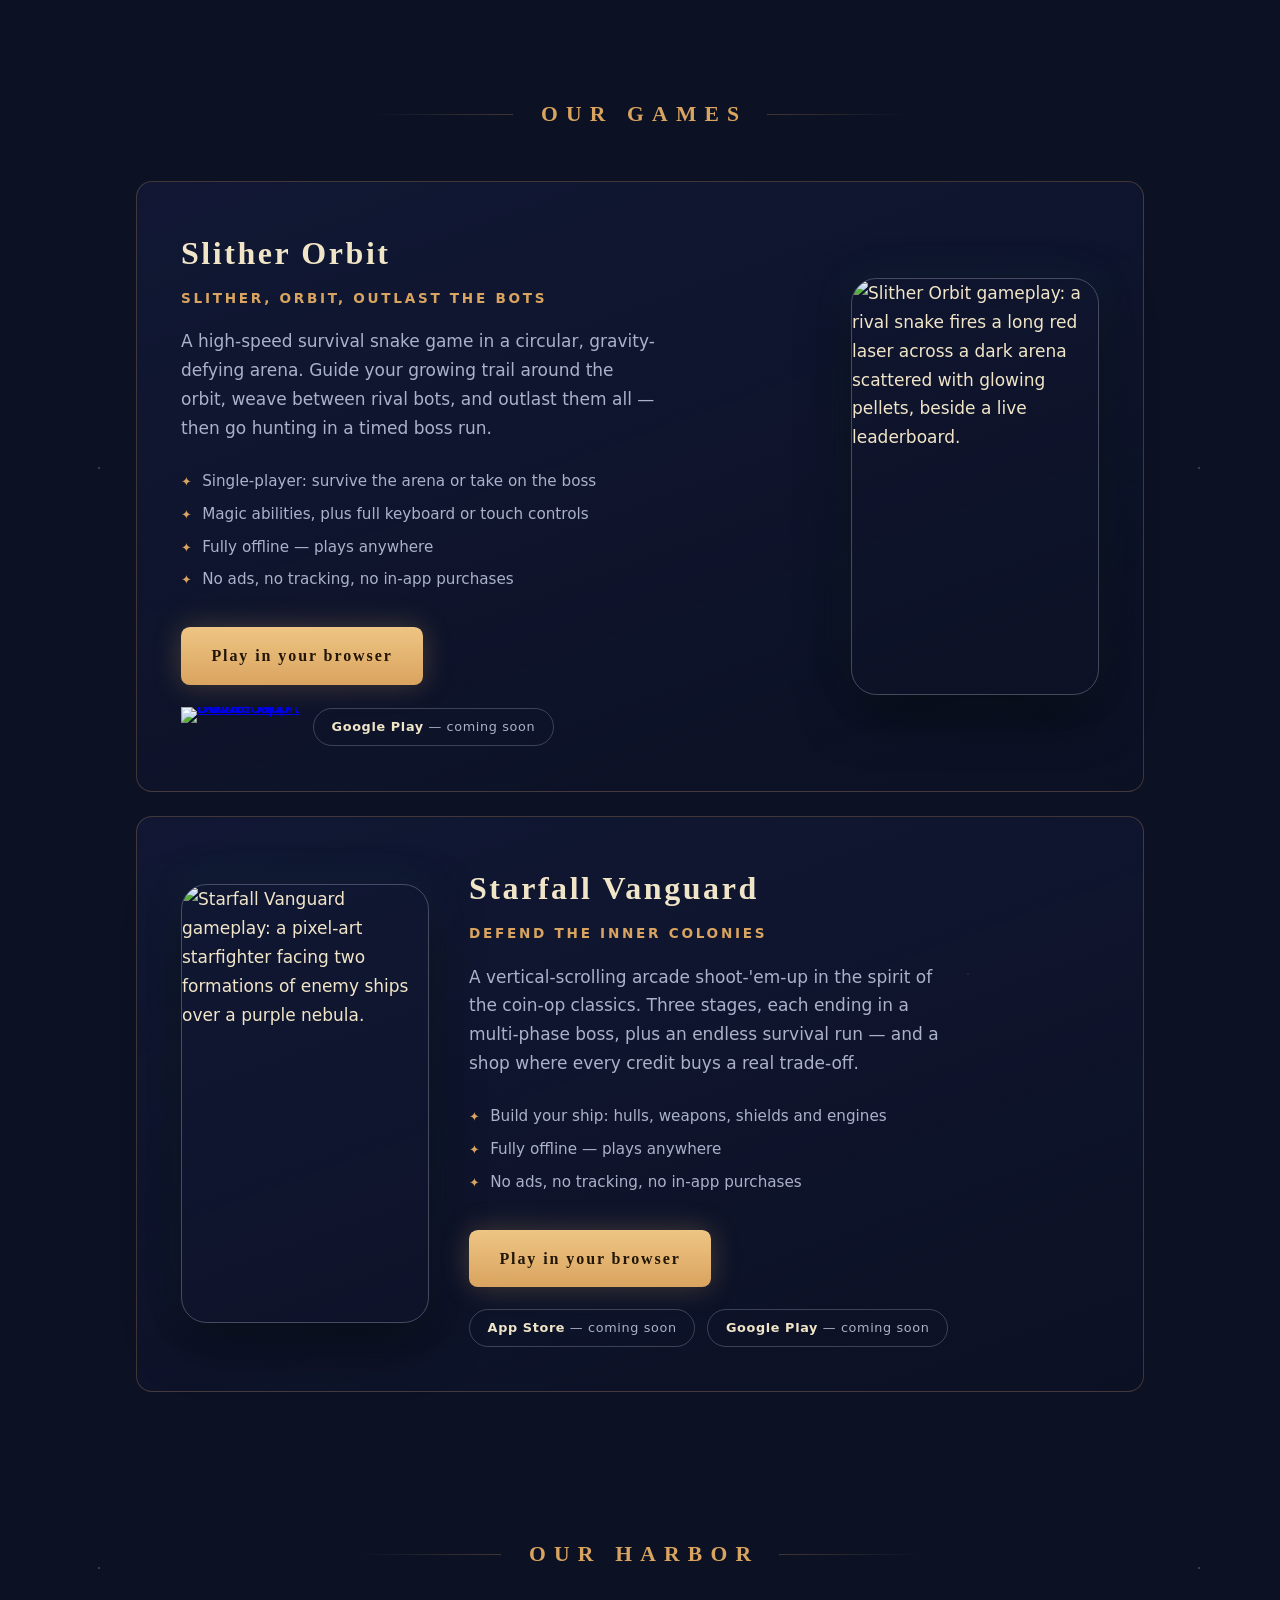
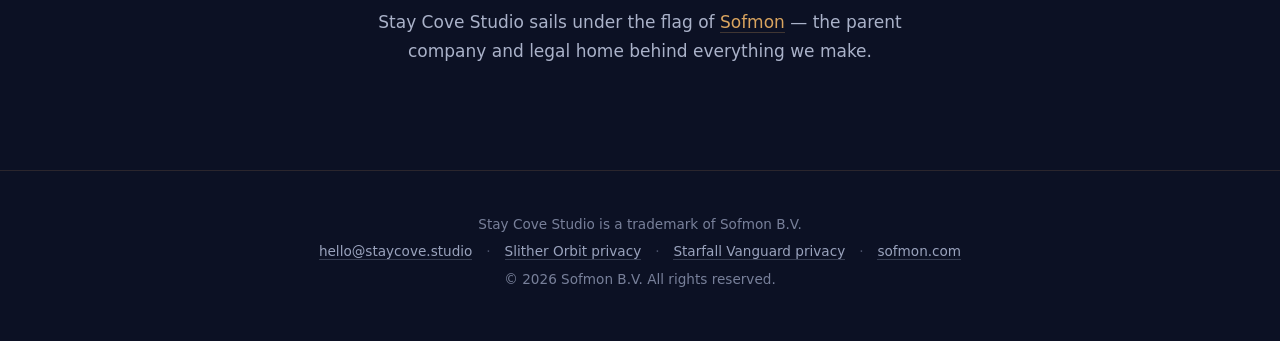
==== commit e4db933c: "Add App Store link for Slither Orbit The iOS app is live (Sofmon B.V., bundle studio.staycove.slithe" ====
--- a/site/index.html
+++ b/site/index.html
@@ -173,7 +173,12 @@
     @media (max-width:25rem){
       .play-btn{font-size:.85rem;letter-spacing:.08em;padding:.85rem 1.2rem}
     }
-    .store-row{margin-top:1.4rem;display:flex;gap:.75rem;flex-wrap:wrap}
+    .store-row{margin-top:1.4rem;display:flex;gap:.75rem;flex-wrap:wrap;align-items:center}
+    /* Apple's official badge: shown unmodified, at its minimum 40px height,
+       with the required clear space coming from the row gap. */
+    .store-badge{display:inline-block;line-height:0;border-radius:.5rem}
+    .store-badge img{height:40px;width:auto;display:block}
+    .store-badge:focus-visible{outline:2px solid var(--gold);outline-offset:3px}
     @media (max-width:47.9rem){.store-row{justify-content:center}}
     .store-pill{
       border:1px solid rgba(170,178,201,.3);border-radius:2rem;
@@ -264,7 +269,9 @@
           </ul>
           <a class="play-btn" href="/games/slither-orbit/">Play in your browser<span class="sr-only"> — Slither Orbit</span></a>
           <div class="store-row">
-            <span class="store-pill"><b>App Store</b> — coming soon</span>
+            <a class="store-badge" href="https://apps.apple.com/app/slither-orbit/id6829711556" rel="noopener">
+              <img src="/assets/app-store-badge.svg" width="120" height="40" alt="Download Slither Orbit on the App Store">
+            </a>
             <span class="store-pill"><b>Google Play</b> — coming soon</span>
           </div>
         </div>
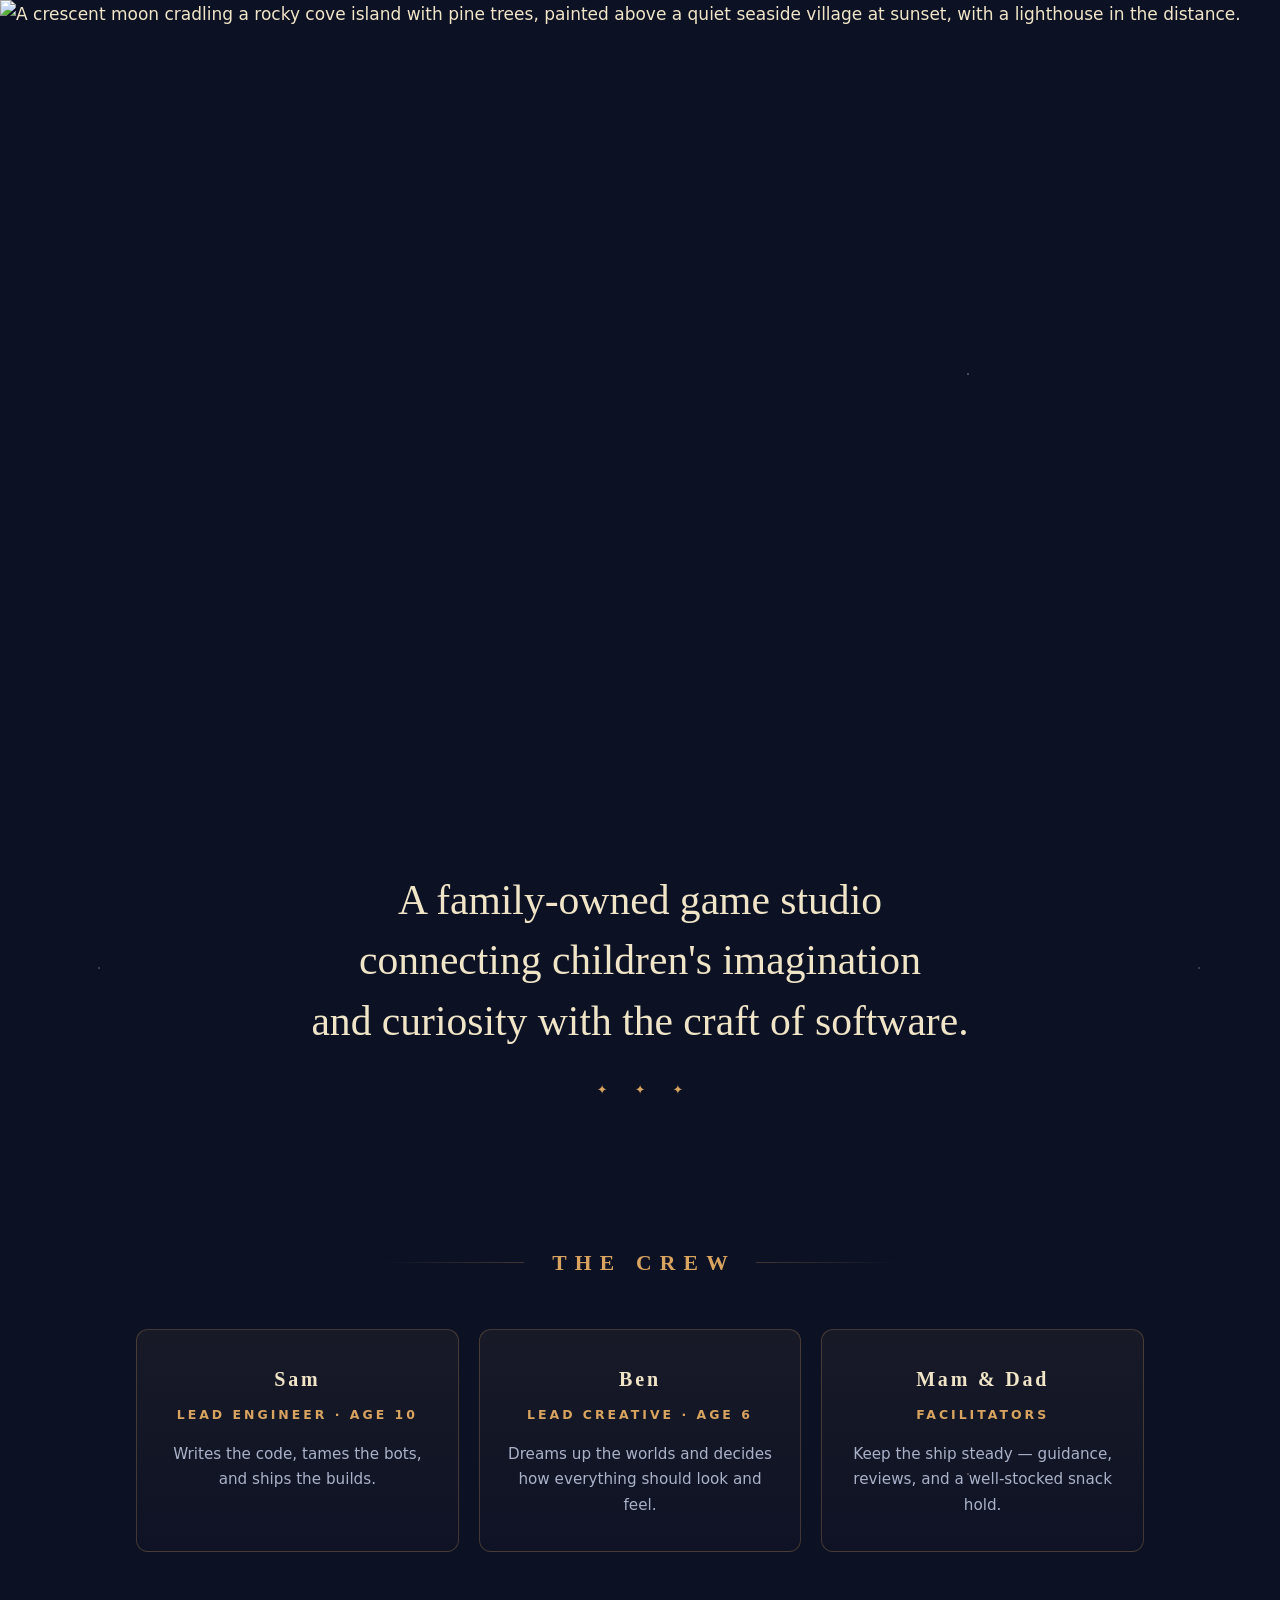
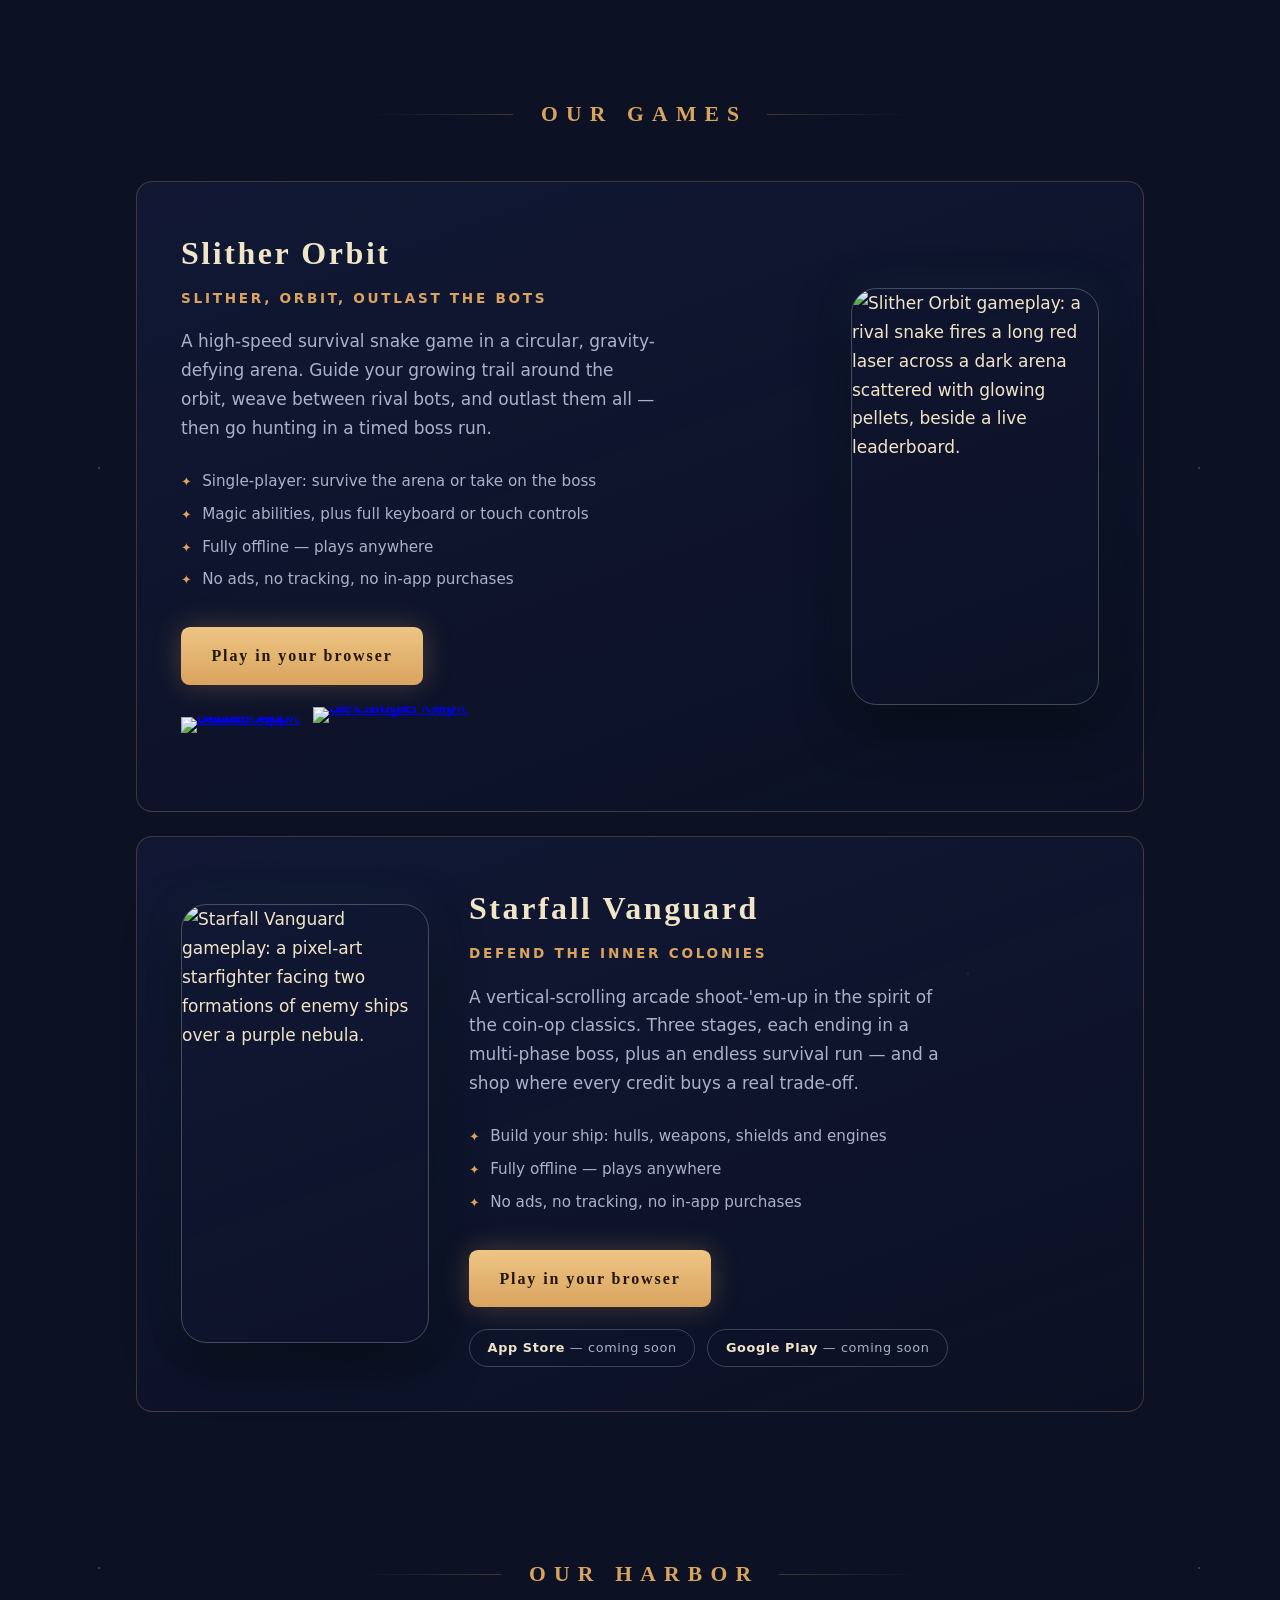
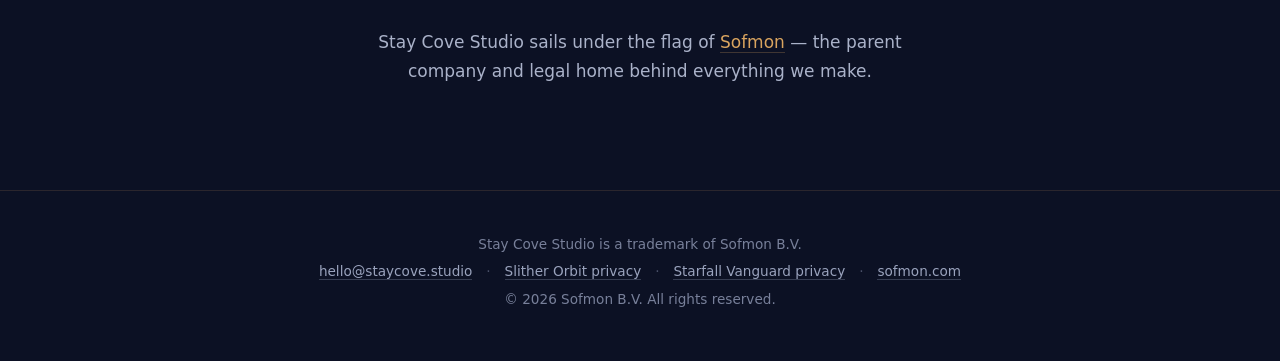
==== commit 399df395: "Add the Google Play badge for Slither Orbit The Android build is live (studio.staycove.slitherorbit," ====
--- a/site/index.html
+++ b/site/index.html
@@ -174,10 +174,15 @@
       .play-btn{font-size:.85rem;letter-spacing:.08em;padding:.85rem 1.2rem}
     }
     .store-row{margin-top:1.4rem;display:flex;gap:.75rem;flex-wrap:wrap;align-items:center}
-    /* Apple's official badge: shown unmodified, at its minimum 40px height,
-       with the required clear space coming from the row gap. */
+    /* Both badges are the stores' official artwork, unmodified. They are not
+       comparable sizes as shipped: Apple's SVG is trimmed to the button, so
+       40px height IS the button, while Google's PNG bakes 41px of transparent
+       clear space into a 646x250 canvas, leaving only 67.2% of its height as
+       button. Rendering Google's at 60px makes its button 40px as well, and
+       that baked-in padding is the clear space Google's guidelines require. */
     .store-badge{display:inline-block;line-height:0;border-radius:.5rem}
     .store-badge img{height:40px;width:auto;display:block}
+    .store-badge--play img{height:60px}
     .store-badge:focus-visible{outline:2px solid var(--gold);outline-offset:3px}
     @media (max-width:47.9rem){.store-row{justify-content:center}}
     .store-pill{
@@ -272,7 +277,9 @@
             <a class="store-badge" href="https://apps.apple.com/app/slither-orbit/id6829711556" rel="noopener">
               <img src="/assets/app-store-badge.svg" width="120" height="40" alt="Download Slither Orbit on the App Store">
             </a>
-            <span class="store-pill"><b>Google Play</b> — coming soon</span>
+            <a class="store-badge store-badge--play" href="https://play.google.com/store/apps/details?id=studio.staycove.slitherorbit" rel="noopener">
+              <img src="/assets/google-play-badge.png" width="155" height="60" alt="Get Slither Orbit on Google Play">
+            </a>
           </div>
         </div>
         <div class="game-shot">
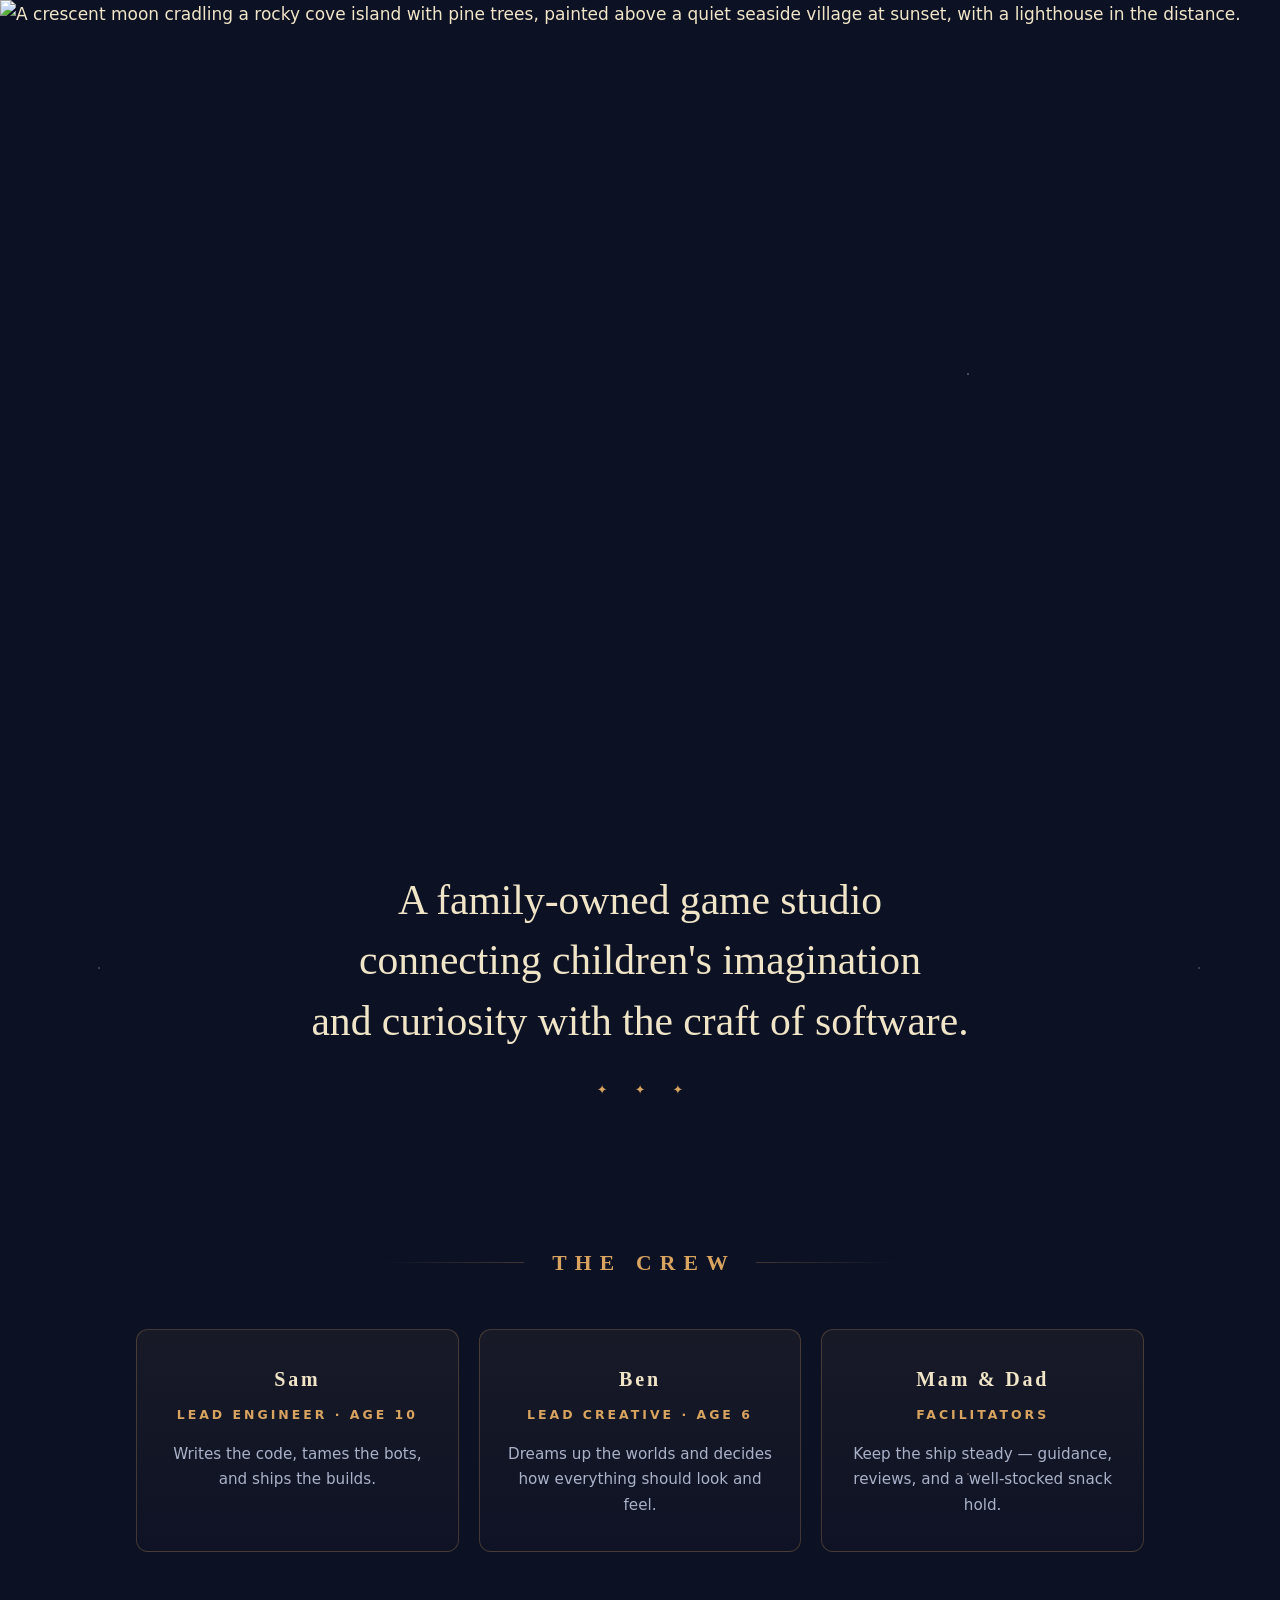
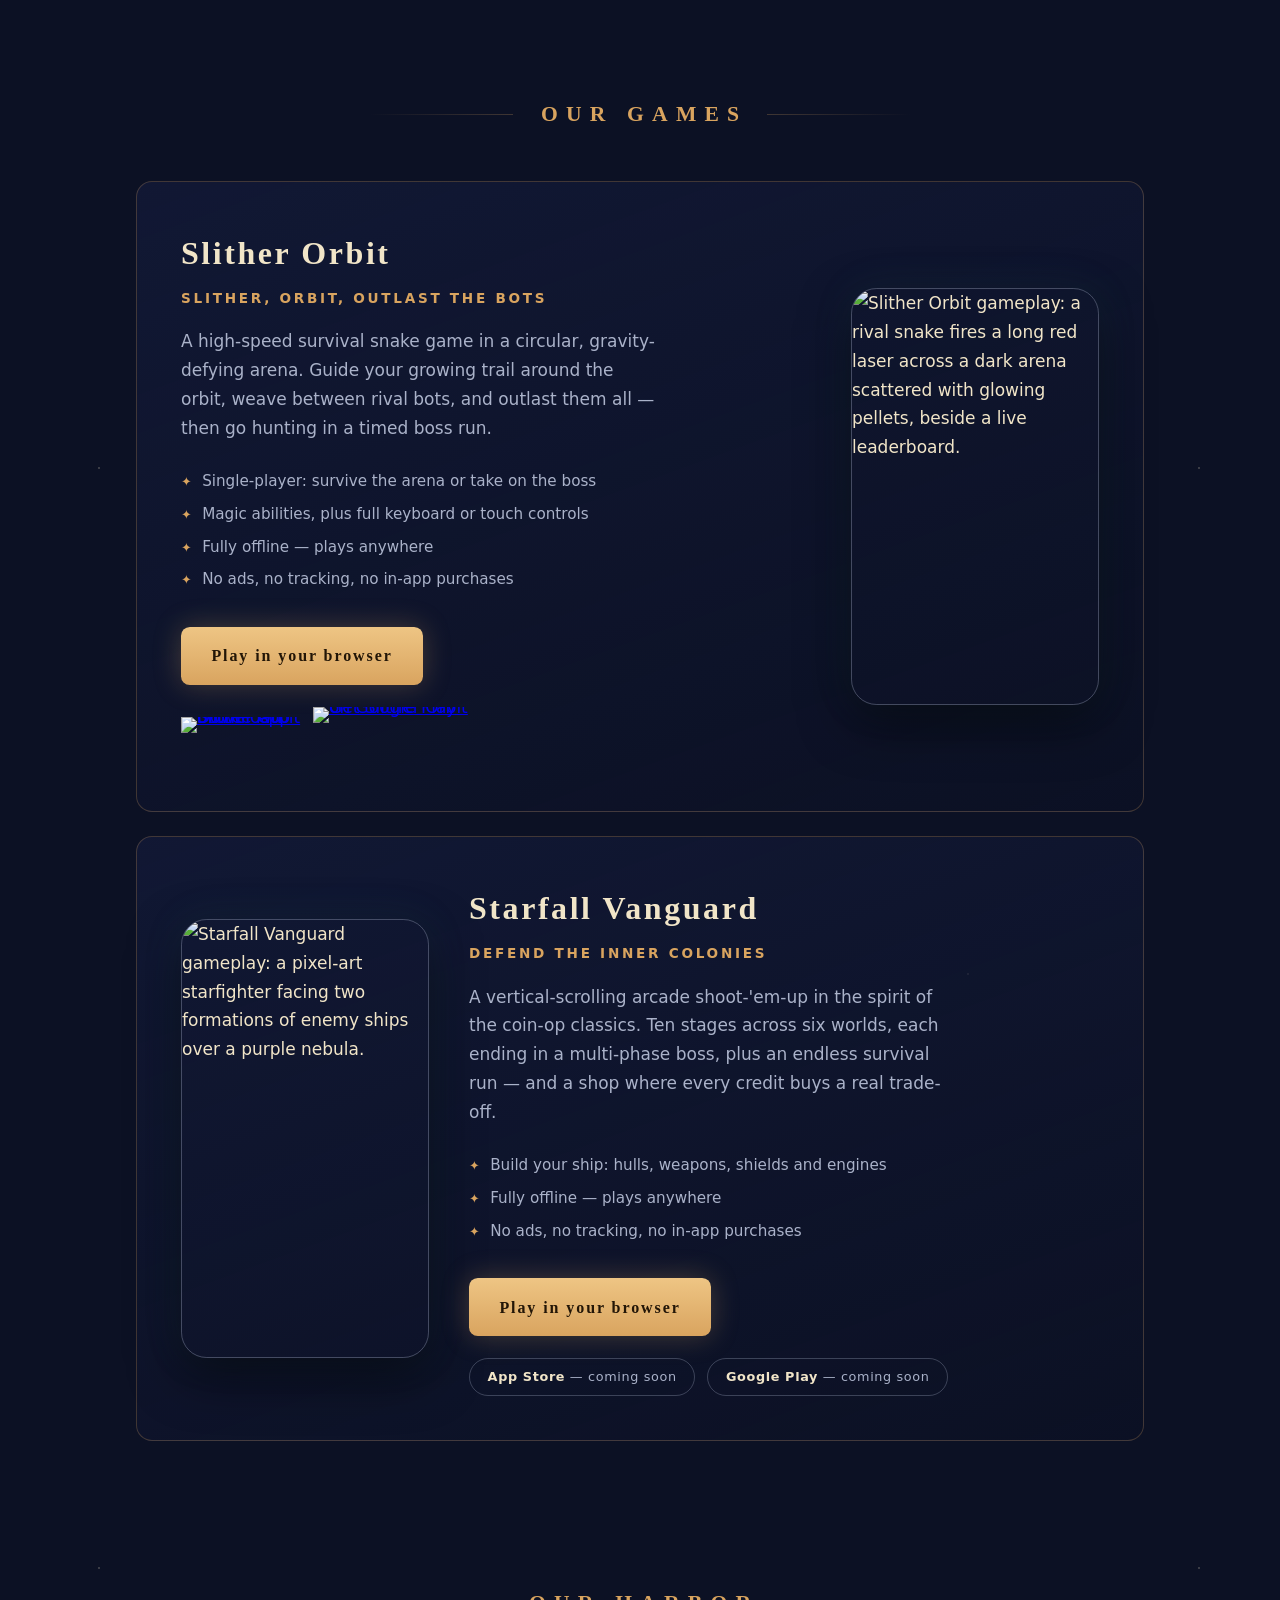
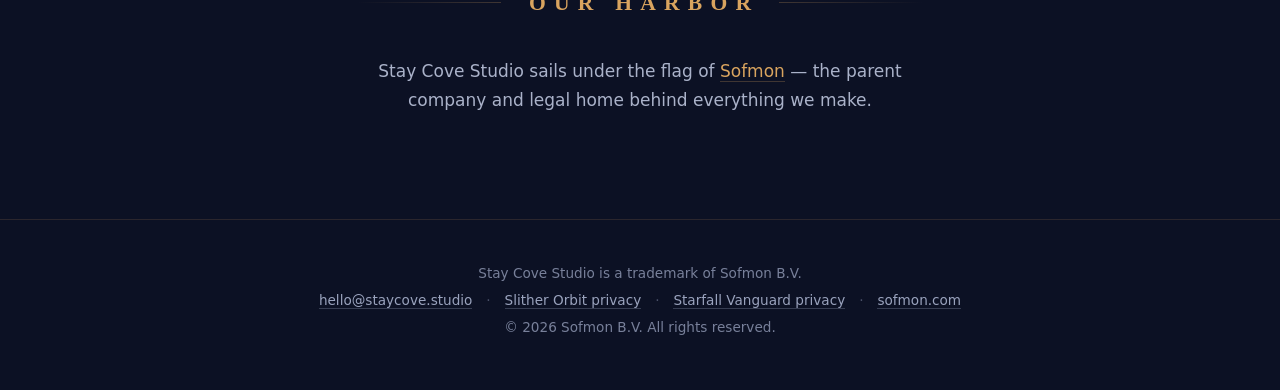
==== commit 0e9444bd: "Update Starfall Vanguard to the ten-stage campaign Rebuilds from starfallvanguard@e04e6c4. The campa" ====
--- a/site/index.html
+++ b/site/index.html
@@ -295,8 +295,9 @@
           <h3>Starfall Vanguard</h3>
           <p class="sub">Defend the inner colonies</p>
           <p class="desc">A vertical-scrolling arcade shoot-'em-up in the spirit of the
-             coin-op classics. Three stages, each ending in a multi-phase boss, plus an
-             endless survival run — and a shop where every credit buys a real trade-off.</p>
+             coin-op classics. Ten stages across six worlds, each ending in a multi-phase
+             boss, plus an endless survival run — and a shop where every credit buys a
+             real trade-off.</p>
           <ul class="game-points">
             <li>Build your ship: hulls, weapons, shields and engines</li>
             <li>Fully offline — plays anywhere</li>
